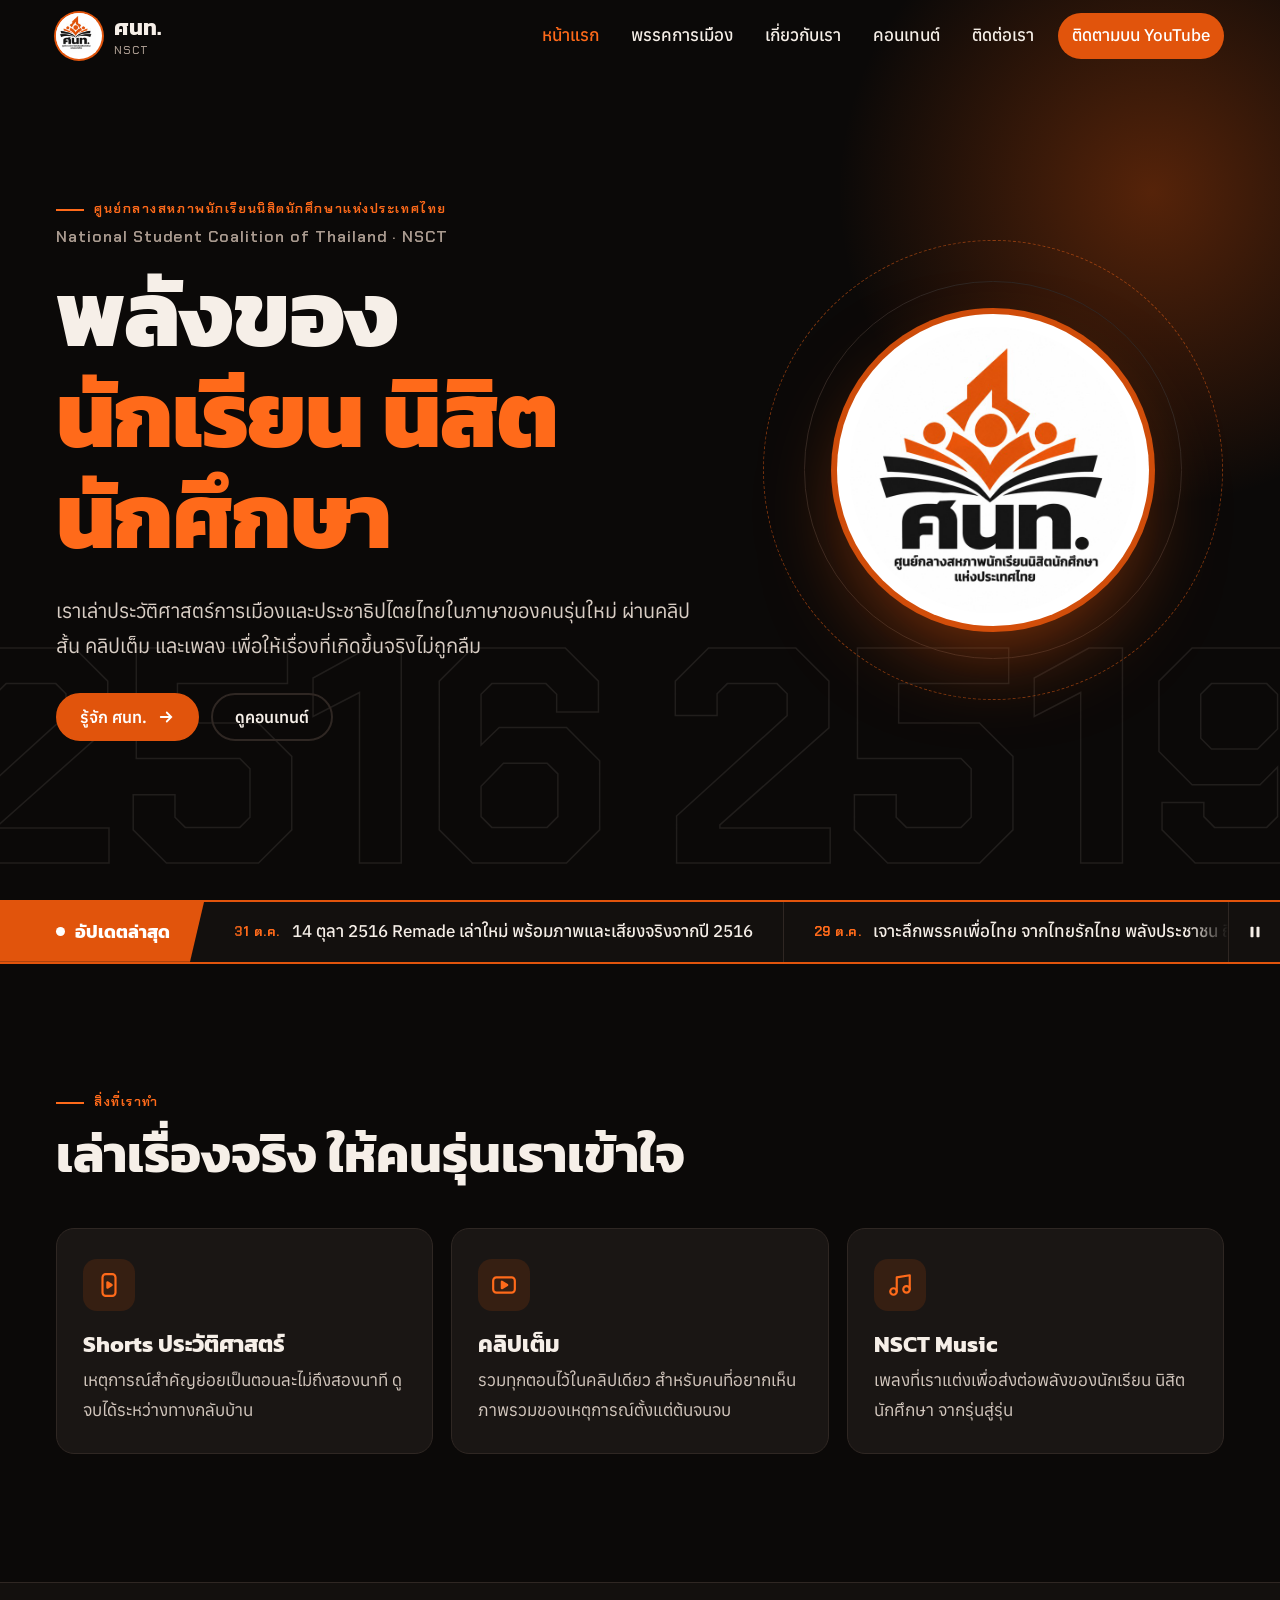
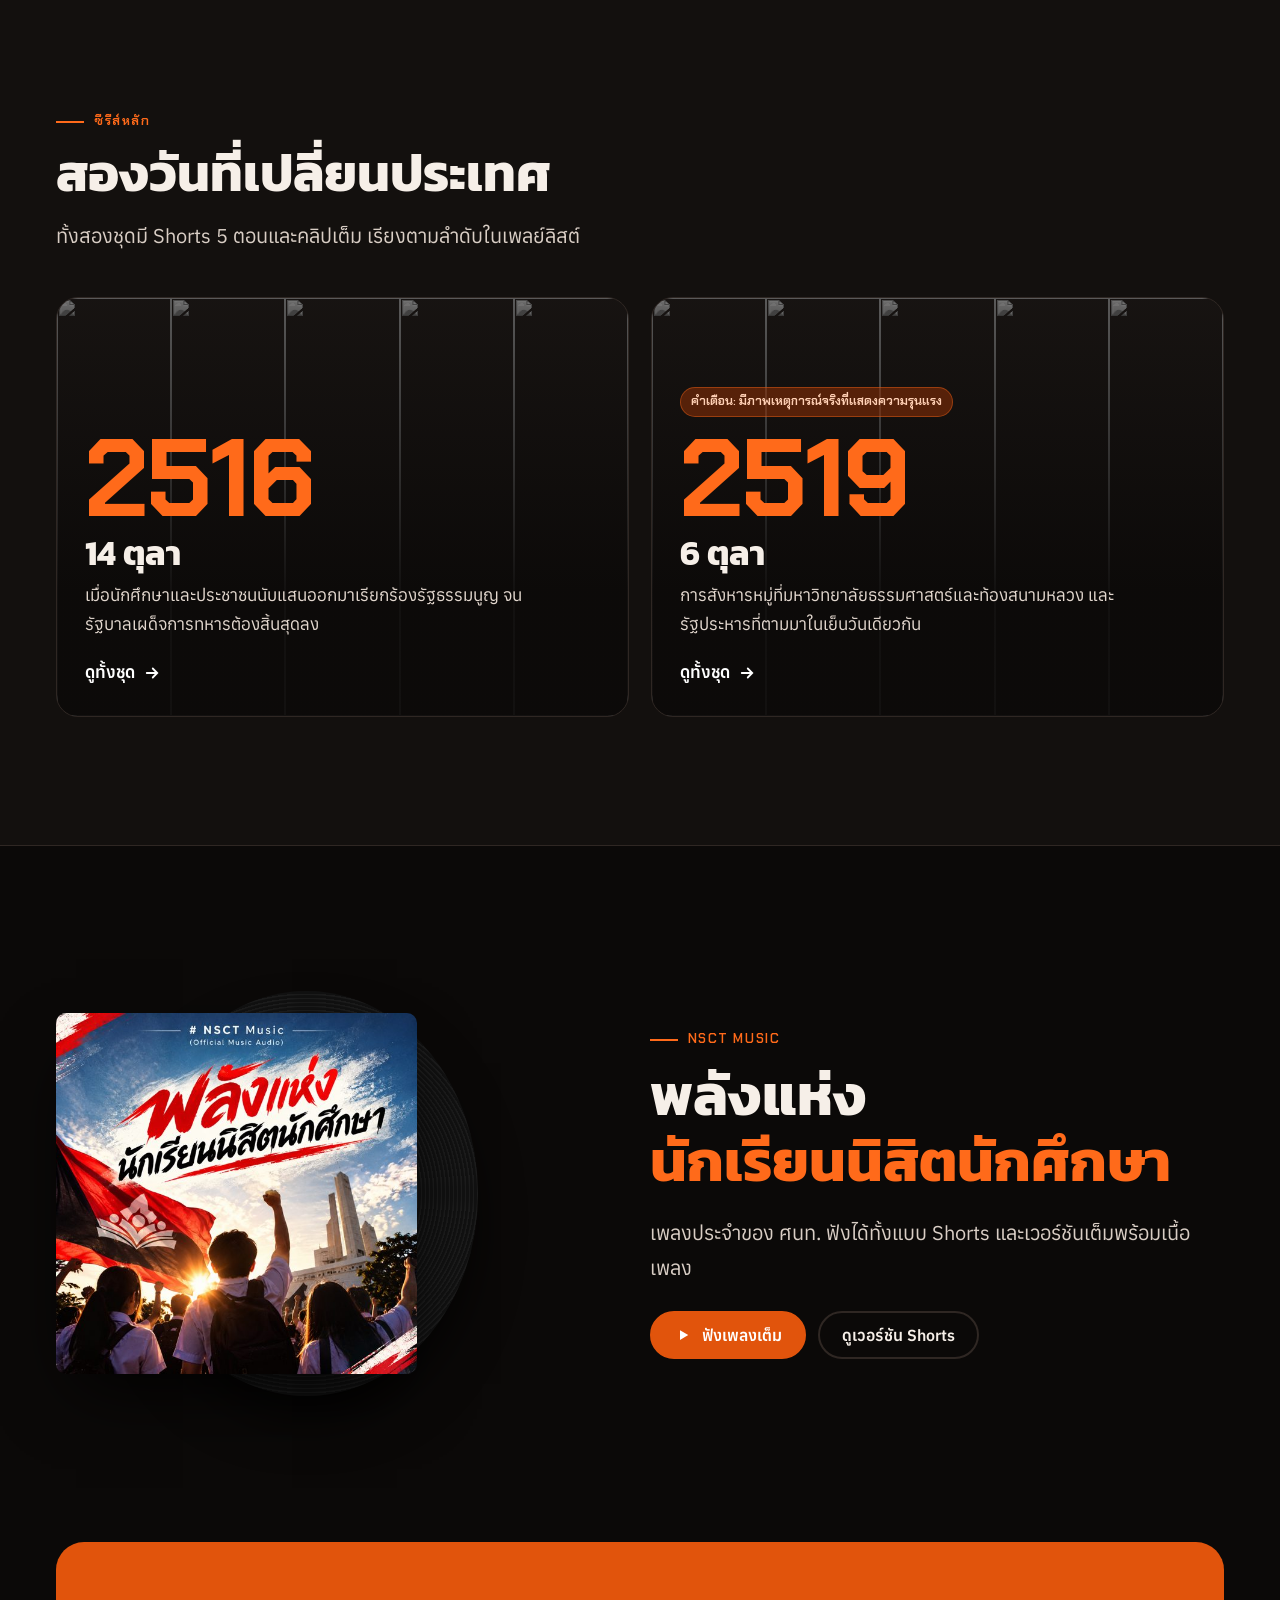
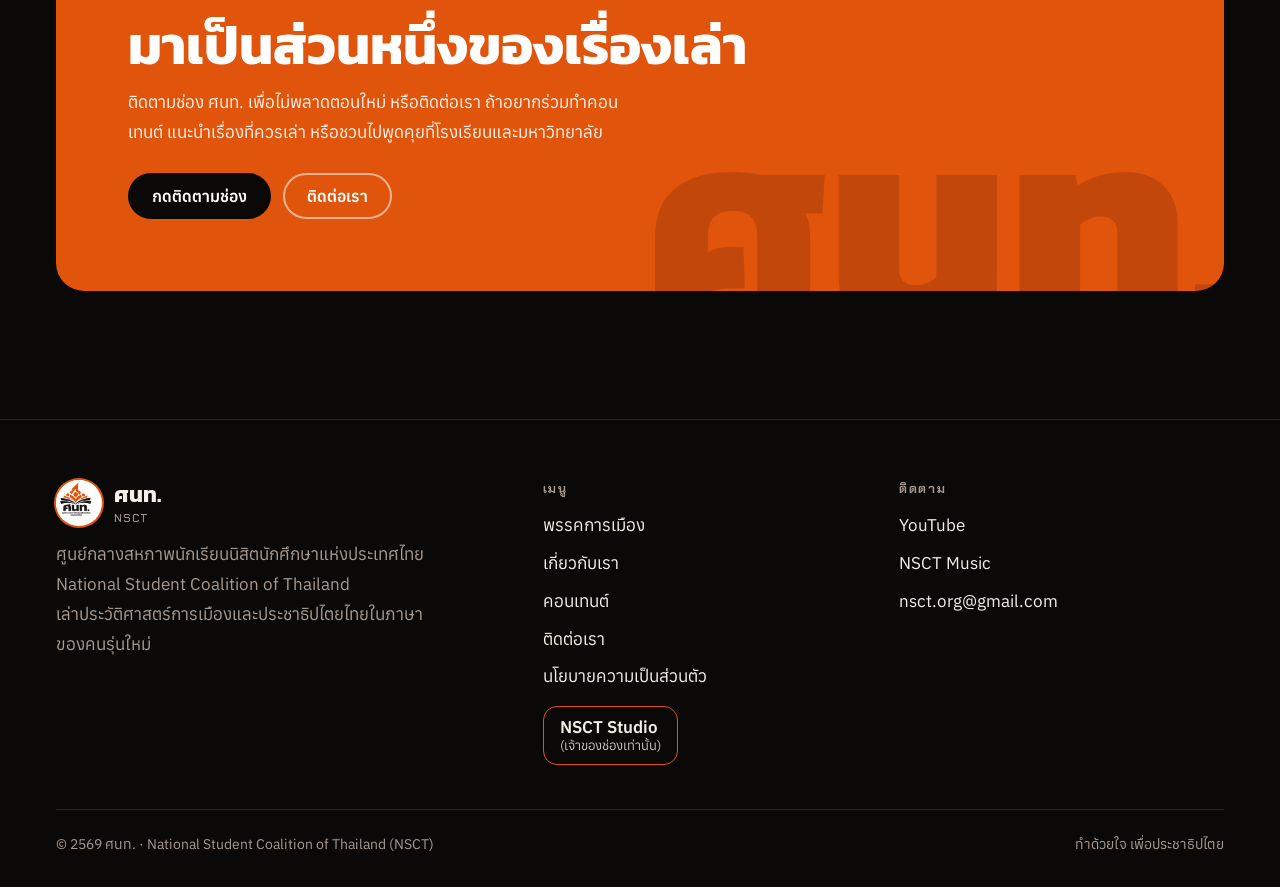
==== index.html @ c4165174 "เพิ่มหน้าพรรคการเมือง Co-Authored-By: Claude Opus 5.5 <noreply@anthropic.com>" ====
<!doctype html>
<html lang="th">
<head>
<meta charset="utf-8">
<meta name="viewport" content="width=device-width, initial-scale=1, viewport-fit=cover">
<title>ศนท. - NSCT</title>
<meta name="description" content="ศูนย์กลางสหภาพนักเรียนนิสิตนักศึกษาแห่งประเทศไทย (National Student Coalition of Thailand) เล่าประวัติศาสตร์ 14 ตุลา 2516 และ 6 ตุลา 2519 ผ่าน Shorts คลิปเต็ม และเพลง">
<meta name="theme-color" content="#0b0908">
<meta property="og:title" content="ศนท. - NSCT">
<meta property="og:description" content="ศูนย์กลางสหภาพนักเรียนนิสิตนักศึกษาแห่งประเทศไทย (National Student Coalition of Thailand) เล่าประวัติศาสตร์ 14 ตุลา 2516 และ 6 ตุลา 2519 ผ่าน Shorts คลิปเต็ม และเพลง">
<meta property="og:image" content="https://nsct-org.github.io/assets/og.jpg">
<meta property="og:type" content="website">
<link rel="icon" href="assets/emblem-dark.png">
<link rel="apple-touch-icon" href="assets/apple-touch-icon.png">
<link rel="preconnect" href="https://fonts.googleapis.com">
<link rel="preconnect" href="https://fonts.gstatic.com" crossorigin>
<link rel="stylesheet" href="https://fonts.googleapis.com/css2?family=Anuphan:wght@400;500;600&family=Chakra+Petch:wght@500;600;700&family=Kanit:wght@600;700;800&display=swap">
<link rel="stylesheet" href="style.css">
<script src="site.js" defer></script>
</head>
<body>
<a class="skip" href="#main">ข้ามไปเนื้อหา</a>
<div class="intro" aria-hidden="true"><div class="mark"><div class="badge"><img src="assets/emblem-original.jpg" alt=""></div></div><div class="panel"><div class="mark"><div class="badge"><img src="assets/emblem-white.png" alt=""></div></div></div></div>
<div class="curtain" aria-hidden="true"><b>ศนท.</b></div>
<header class="site-header">
  <div class="wrap bar">
    <a class="brand" href="./" aria-label="ศนท. หน้าแรก">
      <span class="badge-sm"><img src="assets/emblem-badge.jpg" alt="" width="44" height="44"></span>
      <div><b>ศนท.</b><span>NSCT</span></div>
    </a>
    <button class="menu-btn" type="button" aria-label="เมนู" aria-expanded="false" aria-controls="nav"><span></span><span></span><span></span></button>
    <nav class="nav" id="nav" aria-label="เมนูหลัก">
      <a href="./" aria-current="page">หน้าแรก</a>
      <!-- <a href="news">ข่าว</a> (เปิดเมื่อหน้าข่าวพร้อม) -->
      <a href="parties">พรรคการเมือง</a>
      <a href="about">เกี่ยวกับเรา</a>
      <a href="content">คอนเทนต์</a>
      <a href="contact">ติดต่อเรา</a>
      <a class="cta" href="https://www.youtube.com/channel/UCBhQ84tXMB9-YaUmZKiK6jA" target="_blank" rel="noopener">ติดตามบน YouTube</a>
    </nav>
  </div>
</header>

<main id="main">
<section class="hero">
  <div class="years" aria-hidden="true"><span>2516</span><span>2519</span></div>
  <div class="wrap hero-grid">
    <div>
      <span class="eyebrow fade">ศูนย์กลางสหภาพนักเรียนนิสิตนักศึกษาแห่งประเทศไทย</span>
      <span class="en-name fade" lang="en">National Student Coalition of Thailand · NSCT</span>
      <h1>
        <span class="line"><span>พลังของ</span></span>
        <span class="line"><span class="hot">นักเรียน นิสิต</span></span>
        <span class="line"><span class="hot">นักศึกษา</span></span>
      </h1>
      <p class="lede fade">เราเล่าประวัติศาสตร์การเมืองและประชาธิปไตยไทยในภาษาของคนรุ่นใหม่ ผ่านคลิปสั้น คลิปเต็ม และเพลง เพื่อให้เรื่องที่เกิดขึ้นจริงไม่ถูกลืม</p>
      <div class="btns fade">
        <a class="btn" href="about">รู้จัก ศนท. <svg viewBox="0 0 24 24" fill="none" stroke="currentColor" stroke-width="2.4" stroke-linecap="round" aria-hidden="true"><path d="M5 12h14M13 6l6 6-6 6"/></svg></a>
        <a class="btn ghost" href="content">ดูคอนเทนต์</a>
      </div>
    </div>
    <div class="emblem-stage" aria-hidden="true">
      <div class="ring"></div><div class="ring r2"></div><div class="disc"></div>
      <img src="assets/emblem-original.jpg" alt="">
    </div>
  </div>
</section>

<section class="ticker" aria-label="อัปเดตล่าสุด">
  <div class="ticker-label"><i aria-hidden="true"></i>อัปเดตล่าสุด</div>
  <div class="ticker-view">
    <ul class="ticker-track">
      <li><time>31 ต.ค.</time><a href="https://www.youtube.com/watch?v=RJQ4af-WJ0w" target="_blank" rel="noopener">14 ตุลา 2516 Remade เล่าใหม่ พร้อมภาพและเสียงจริงจากปี 2516</a></li>
      <li><time>29 ต.ค.</time><a href="https://www.youtube.com/watch?v=HLm4JtDF5eY" target="_blank" rel="noopener">เจาะลึกพรรคเพื่อไทย จากไทยรักไทย พลังประชาชน ถึงเพื่อไทย</a></li>
      <li><time>28 ต.ค.</time><a href="https://www.youtube.com/watch?v=UGuXr5n3owY" target="_blank" rel="noopener">เจาะลึกพรรคประชาชน จากอนาคตใหม่ ก้าวไกล ถึงพรรคประชาชน</a></li>
      <li><time>17 ต.ค.</time><a href="https://www.youtube.com/playlist?list=PLSsvtX7GmfA8" target="_blank" rel="noopener">ซีรีส์ 6 ตุลา 2519 ครบทั้ง 5 ตอนแล้ว พร้อมคลิปเต็ม</a></li>
      <li><time>15 ต.ค.</time><a href="https://www.youtube.com/playlist?list=PLM0Q34zogMUI" target="_blank" rel="noopener">ซีรีส์ 14 ตุลา 2516 ลงครบ 5 ตอน ดูต่อกันได้ในเพลย์ลิสต์</a></li>
      <li><time>15 ต.ค.</time><a href="https://www.youtube.com/playlist?list=PLUQLa3VCWaps" target="_blank" rel="noopener">การเดินทางของ ศนท. ที่มาและแรงบันดาลใจของช่อง</a></li>
      <li><time>14 ต.ค.</time><a href="https://www.youtube.com/watch?v=bYtgoJgnEew" target="_blank" rel="noopener">ปล่อยเพลง "พลังแห่งนักเรียนนิสิตนักศึกษา" ฟังเวอร์ชันเต็มได้แล้ว</a></li>
      <li><time>14 ต.ค.</time><a href="https://www.youtube.com/watch?v=Ac-6oH6XU9M" target="_blank" rel="noopener">เปิดช่อง ศนท. - NSCT ในวันครบรอบ 53 ปี 14 ตุลา ดูคลิปแนะนำช่อง</a></li>
    </ul>
  </div>
  <button class="ticker-toggle" type="button" aria-pressed="false" aria-label="หยุดแถบข่าว"><svg viewBox="0 0 24 24" fill="currentColor" aria-hidden="true"><rect class="i-pause" x="6" y="5" width="4" height="14" rx="1"/><rect class="i-pause" x="14" y="5" width="4" height="14" rx="1"/><path class="i-play" d="M8 5.5v13l11-6.5z"/></svg></button>
</section>

<section class="section">
  <div class="wrap">
    <div class="section-head reveal">
      <div>
        <span class="eyebrow">สิ่งที่เราทำ</span>
        <h2 class="section-title">เล่าเรื่องจริง ให้คนรุ่นเราเข้าใจ</h2>
      </div>
    </div>
    <div class="pillars">
      <article class="pillar reveal">
        <div class="ico"><svg viewBox="0 0 24 24" fill="none" stroke="currentColor" stroke-width="2" stroke-linecap="round" stroke-linejoin="round"><rect x="6" y="2" width="12" height="20" rx="3"/><path d="M10.5 9.5v5l4-2.5z" fill="currentColor"/></svg></div>
        <h3>Shorts ประวัติศาสตร์</h3>
        <p>เหตุการณ์สำคัญย่อยเป็นตอนละไม่ถึงสองนาที ดูจบได้ระหว่างทางกลับบ้าน</p>
      </article>
      <article class="pillar reveal" style="--d:.1s">
        <div class="ico"><svg viewBox="0 0 24 24" fill="none" stroke="currentColor" stroke-width="2" stroke-linecap="round" stroke-linejoin="round"><rect x="2" y="5" width="20" height="14" rx="3"/><path d="M10 9v6l5-3z" fill="currentColor"/></svg></div>
        <h3>คลิปเต็ม</h3>
        <p>รวมทุกตอนไว้ในคลิปเดียว สำหรับคนที่อยากเห็นภาพรวมของเหตุการณ์ตั้งแต่ต้นจนจบ</p>
      </article>
      <article class="pillar reveal" style="--d:.2s">
        <div class="ico"><svg viewBox="0 0 24 24" fill="none" stroke="currentColor" stroke-width="2" stroke-linecap="round" stroke-linejoin="round"><path d="M9 18V5l12-2v13"/><circle cx="6" cy="18" r="3"/><circle cx="18" cy="16" r="3"/></svg></div>
        <h3>NSCT Music</h3>
        <p>เพลงที่เราแต่งเพื่อส่งต่อพลังของนักเรียน นิสิต นักศึกษา จากรุ่นสู่รุ่น</p>
      </article>
    </div>
  </div>
</section>

<section class="section alt">
  <div class="wrap">
    <div class="section-head reveal">
      <div>
        <span class="eyebrow">ซีรีส์หลัก</span>
        <h2 class="section-title">สองวันที่เปลี่ยนประเทศ</h2>
        <p class="lede">ทั้งสองชุดมี Shorts 5 ตอนและคลิปเต็ม เรียงตามลำดับในเพลย์ลิสต์</p>
      </div>
    </div>
    <div class="series">
      <a class="serie reveal" href="https://www.youtube.com/playlist?list=PLM0Q34zogMUI" target="_blank" rel="noopener">
        <div class="mosaic" aria-hidden="true">
          <img src="https://i.ytimg.com/vi/kTdTZMCqKrQ/hqdefault.jpg" alt="" loading="lazy"><img src="https://i.ytimg.com/vi/maBpn3niTOU/hqdefault.jpg" alt="" loading="lazy"><img src="https://i.ytimg.com/vi/nqs1ovaXjLw/hqdefault.jpg" alt="" loading="lazy"><img src="https://i.ytimg.com/vi/CzBMKKsJKZo/hqdefault.jpg" alt="" loading="lazy"><img src="https://i.ytimg.com/vi/0x3liVNLpFE/hqdefault.jpg" alt="" loading="lazy">
        </div>
        <div class="body">
          <div class="year">2516</div>
          <h3>14 ตุลา</h3>
          <p>เมื่อนักศึกษาและประชาชนนับแสนออกมาเรียกร้องรัฐธรรมนูญ จนรัฐบาลเผด็จการทหารต้องสิ้นสุดลง</p>
          <span class="go">ดูทั้งชุด <svg viewBox="0 0 24 24" fill="none" stroke="currentColor" stroke-width="2.4" stroke-linecap="round"><path d="M5 12h14M13 6l6 6-6 6"/></svg></span>
        </div>
      </a>
      <a class="serie reveal" style="--d:.12s" href="https://www.youtube.com/playlist?list=PLSsvtX7GmfA8" target="_blank" rel="noopener">
        <div class="mosaic" aria-hidden="true">
          <img src="https://i.ytimg.com/vi/dC3Np8gNjWE/hqdefault.jpg" alt="" loading="lazy"><img src="https://i.ytimg.com/vi/4NeYEp44k_E/hqdefault.jpg" alt="" loading="lazy"><img src="https://i.ytimg.com/vi/ZMcVtcn0ljA/hqdefault.jpg" alt="" loading="lazy"><img src="https://i.ytimg.com/vi/zAsu47CfcMw/hqdefault.jpg" alt="" loading="lazy"><img src="https://i.ytimg.com/vi/NjCvB9gyLO4/hqdefault.jpg" alt="" loading="lazy">
        </div>
        <div class="body">
          <span class="warn">คำเตือน: มีภาพเหตุการณ์จริงที่แสดงความรุนแรง</span>
          <div class="year">2519</div>
          <h3>6 ตุลา</h3>
          <p>การสังหารหมู่ที่มหาวิทยาลัยธรรมศาสตร์และท้องสนามหลวง และรัฐประหารที่ตามมาในเย็นวันเดียวกัน</p>
          <span class="go">ดูทั้งชุด <svg viewBox="0 0 24 24" fill="none" stroke="currentColor" stroke-width="2.4" stroke-linecap="round"><path d="M5 12h14M13 6l6 6-6 6"/></svg></span>
        </div>
      </a>
    </div>
  </div>
</section>

<section class="section">
  <div class="wrap music">
    <div class="record reveal">
      <div class="vinyl" aria-hidden="true"></div>
      <img src="assets/music-cover.jpg" alt="ปกเพลง พลังแห่งนักเรียนนิสิตนักศึกษา" width="600" height="600" loading="lazy">
    </div>
    <div class="reveal" style="--d:.1s">
      <span class="eyebrow">NSCT Music</span>
      <h2>พลังแห่ง<br><span class="hot">นักเรียนนิสิตนักศึกษา</span></h2>
      <p class="lede">เพลงประจำของ ศนท. ฟังได้ทั้งแบบ Shorts และเวอร์ชันเต็มพร้อมเนื้อเพลง</p>
      <div class="btns" style="margin-top:26px">
        <a class="btn" href="https://www.youtube.com/watch?v=bYtgoJgnEew" target="_blank" rel="noopener"><svg viewBox="0 0 24 24" fill="currentColor" aria-hidden="true"><path d="M8 5.5v13l11-6.5z"/></svg> ฟังเพลงเต็ม</a>
        <a class="btn ghost" href="https://www.youtube.com/shorts/UhycxTyppy8" target="_blank" rel="noopener">ดูเวอร์ชัน Shorts</a>
      </div>
    </div>
  </div>
</section>

<section class="section" style="padding-top:0">
  <div class="wrap">
    <div class="cta-band reveal">
      <h2>มาเป็นส่วนหนึ่งของเรื่องเล่า</h2>
      <p>ติดตามช่อง ศนท. เพื่อไม่พลาดตอนใหม่ หรือติดต่อเรา ถ้าอยากร่วมทำคอนเทนต์ แนะนำเรื่องที่ควรเล่า หรือชวนไปพูดคุยที่โรงเรียนและมหาวิทยาลัย</p>
      <div class="btns">
        <a class="btn" href="https://www.youtube.com/channel/UCBhQ84tXMB9-YaUmZKiK6jA?sub_confirmation=1" target="_blank" rel="noopener">กดติดตามช่อง</a>
        <a class="btn ghost" href="contact">ติดต่อเรา</a>
      </div>
    </div>
  </div>
</section>
</main>

<footer class="site-footer">
  <div class="wrap">
    <div class="foot-grid">
      <div>
        <a class="brand" href="./"><span class="badge-sm"><img src="assets/emblem-badge.jpg" alt="" width="44" height="44"></span><div><b>ศนท.</b><span>NSCT</span></div></a>
        <p class="muted" style="margin-top:14px;max-width:38ch">ศูนย์กลางสหภาพนักเรียนนิสิตนักศึกษาแห่งประเทศไทย<br><span lang="en">National Student Coalition of Thailand</span><br>เล่าประวัติศาสตร์การเมืองและประชาธิปไตยไทยในภาษาของคนรุ่นใหม่</p>
      </div>
      <div>
        <h4>เมนู</h4>
        <ul>
          <!-- <li><a href="news">ข่าวประจำวัน</a></li> -->
          <li><a href="parties">พรรคการเมือง</a></li>
          <li><a href="about">เกี่ยวกับเรา</a></li>
          <li><a href="content">คอนเทนต์</a></li>
          <li><a href="contact">ติดต่อเรา</a></li>
          <li><a href="privacy">นโยบายความเป็นส่วนตัว</a></li>
          <li><a class="studio-btn" href="https://nsct-studio.nsct-org.workers.dev/" target="_blank" rel="noopener">NSCT Studio <small>(เจ้าของช่องเท่านั้น)</small></a></li>
        </ul>
      </div>
      <div>
        <h4>ติดตาม</h4>
        <ul>
          <li><a href="https://www.youtube.com/channel/UCBhQ84tXMB9-YaUmZKiK6jA" target="_blank" rel="noopener">YouTube</a></li>
          <li><a href="https://www.youtube.com/playlist?list=PLZ_5bGJRwCBQ" target="_blank" rel="noopener">NSCT Music</a></li>
          <li><a href="mailto:nsct.org@gmail.com">nsct.org@gmail.com</a></li>
        </ul>
      </div>
    </div>
    <div class="fine"><span>© <span data-year>2569</span> ศนท. · National Student Coalition of Thailand (NSCT)</span><span>ทำด้วยใจ เพื่อประชาธิปไตย</span></div>
  </div>
</footer>
</body>
</html>
---- style.css ----
/* ศนท. - NSCT
   Layout: protest-poster dark. Fixed header over a full-bleed hero with giant outlined years,
   an orange marquee band, then alternating dark sections. Orange is the only accent. */
:root {
  --ink: #0b0908;
  --ink-2: #13100e;
  --panel: #1a1614;
  --line: #2f2723;
  --fg: #f6efe8;
  --muted: #a99a8f;
  --orange: #e1540c;
  --orange-hot: #ff6a1a;
  --orange-deep: #8f3006;
  --font-display: "Kanit", "Anuphan", system-ui, sans-serif;
  --font-body: "Anuphan", "Noto Sans Thai", system-ui, sans-serif;
  --font-label: "Chakra Petch", "Anuphan", system-ui, sans-serif;
  --gutter: clamp(16px, 5vw, 56px);
  --max: 1280px;
  --ease: cubic-bezier(.2, .8, .2, 1);
  color-scheme: dark;
}
* { box-sizing: border-box; }
html { scroll-behavior: smooth; }
html, body { margin: 0; }
body { background: var(--ink); color: var(--fg); font: 17px/1.75 var(--font-body); overflow-x: hidden; }
img { max-width: 100%; height: auto; display: block; }
a { color: var(--orange-hot); }
:focus-visible { outline: 2px solid var(--orange-hot); outline-offset: 3px; }
.wrap { max-width: var(--max); margin-inline: auto; padding-inline: var(--gutter); }
.skip { position: absolute; left: -999px; top: 8px; background: var(--orange); color: #fff; padding: 8px 14px; border-radius: 6px; z-index: 100; }
.skip:focus { left: 8px; }

/* type */
h1, h2, h3 { font-family: var(--font-display); font-weight: 700; text-wrap: balance; margin: 0; line-height: 1.15; }
.eyebrow { font: 600 13px/1.6 var(--font-label); letter-spacing: .12em; text-transform: uppercase; color: var(--orange-hot); display: block; overflow-wrap: anywhere; }
.eyebrow::before { content: ""; display: inline-block; vertical-align: middle; width: 28px; height: 2px; background: currentColor; margin-right: 10px; }
.en-name { display: block; margin-top: 6px; font: 600 clamp(14px, 1.4vw, 16px)/1.4 var(--font-label); letter-spacing: .06em; color: var(--muted); }
.page-hero .en-name { margin: -6px 0 14px; }
.section-title { font-size: clamp(30px, 4.6vw, 52px); margin-top: 12px; }
.lede { font-size: clamp(17px, 1.6vw, 20px); color: #d9cec5; max-width: 60ch; }
.muted { color: var(--muted); }
.hot { color: var(--orange-hot); }

/* buttons */
.btns { display: flex; gap: 12px; flex-wrap: wrap; }
.btn {
  --b: var(--orange);
  display: inline-flex; align-items: center; gap: 10px; padding: 13px 22px; border-radius: 999px;
  background: var(--b); color: #fff; font: 600 16px/1 var(--font-body); text-decoration: none; border: 2px solid var(--b);
  transition: transform .25s var(--ease), background .25s, box-shadow .25s; cursor: pointer;
}
.btn:hover { background: var(--orange-hot); border-color: var(--orange-hot); transform: translateY(-2px); box-shadow: 0 10px 30px -10px rgba(255, 106, 26, .7); }
.btn.ghost { background: transparent; color: var(--fg); border-color: var(--line); }
.btn.ghost:hover { border-color: var(--orange-hot); color: #fff; background: transparent; }
.btn svg { width: 18px; height: 18px; flex: none; }

/* header */
.site-header {
  position: fixed; inset: 0 0 auto 0; z-index: 50; padding-top: env(safe-area-inset-top, 0px);
  transition: background .3s, border-color .3s, backdrop-filter .3s; border-bottom: 1px solid transparent;
}
.site-header.solid { background: rgba(11, 9, 8, .82); backdrop-filter: blur(12px); border-color: var(--line); }
.site-header .bar { max-width: none; padding-inline: max(var(--gutter), 4vw); }
.site-header .bar { display: flex; align-items: center; justify-content: space-between; gap: 16px; height: 72px; }
.brand { display: flex; align-items: center; gap: 12px; text-decoration: none; color: var(--fg); }
.badge-sm { width: 46px; height: 46px; flex: none; border-radius: 50%; background: #fff; box-shadow: 0 0 0 2px var(--orange); display: grid; place-items: center; overflow: hidden; }
.badge-sm img { width: 86%; height: auto; }
.brand b { font: 700 22px/1 var(--font-display); }
.brand span { display: block; font: 500 11px/1.2 var(--font-label); color: var(--muted); letter-spacing: .08em; }
.nav { display: flex; gap: 4px; align-items: center; }
.nav a { color: var(--fg); text-decoration: none; font-weight: 500; padding: 8px 14px; border-radius: 999px; transition: background .2s, color .2s; }
.nav a:hover { background: var(--panel); }
.nav a[aria-current="page"] { color: var(--orange-hot); }
.nav a.cta { background: var(--orange); color: #fff; margin-left: 6px; }
.nav a.cta:hover { background: var(--orange-hot); }
.menu-btn { display: none; background: none; border: 1px solid var(--line); color: var(--fg); border-radius: 10px; width: 44px; height: 44px; cursor: pointer; }
.menu-btn span { display: block; width: 18px; height: 2px; background: currentColor; margin: 4px auto; transition: transform .3s; }
@media (max-width: 860px) {
  .menu-btn { display: block; }
  .nav {
    position: fixed; inset: 72px 0 auto 0; flex-direction: column; align-items: stretch; gap: 0;
    background: var(--ink); border-bottom: 1px solid var(--line); padding: 8px var(--gutter) 20px;
    transform: translateY(-120%); transition: transform .4s var(--ease); z-index: -1;
  }
  .nav.open { transform: none; }
  .nav a { padding: 14px 4px; border-radius: 0; border-bottom: 1px solid var(--line); font-size: 18px; }
  .nav a.cta { margin: 14px 0 0; text-align: center; border-radius: 999px; border: 0; }
  .menu-btn[aria-expanded="true"] span:nth-child(1) { transform: translateY(6px) rotate(45deg); }
  .menu-btn[aria-expanded="true"] span:nth-child(2) { opacity: 0; }
  .menu-btn[aria-expanded="true"] span:nth-child(3) { transform: translateY(-6px) rotate(-45deg); }
}

/* hero (home) */
.hero { position: relative; min-height: min(100svh, 920px); display: grid; align-items: center; padding: 120px 0 80px; overflow: hidden; isolation: isolate; }
.hero::before { /* orange glow */
  content: ""; position: absolute; width: 70vmax; height: 70vmax; right: -25vmax; top: -20vmax; z-index: -2;
  background: radial-gradient(closest-side, rgba(225, 84, 12, .35), transparent 70%);
}
.hero .years {
  position: absolute; inset: auto 0 2vh 0; z-index: -1; display: flex; justify-content: center; gap: 4vw; pointer-events: none;
  font: 800 clamp(120px, 24vw, 340px)/.8 var(--font-label); color: transparent; -webkit-text-stroke: 1.5px rgba(246, 239, 232, .09); user-select: none;
}
.hero-grid { display: grid; grid-template-columns: minmax(0, 1.25fr) minmax(0, .9fr); gap: clamp(24px, 5vw, 72px); align-items: center; }
.hero h1 { font-size: clamp(40px, 7.2vw, 96px); font-weight: 800; line-height: 1.02; letter-spacing: -.01em; margin: 18px 0 22px; }
.hero h1 .line { display: block; overflow: hidden; padding-bottom: .08em; }
.hero h1 .line > span { display: inline-block; }
.hero .lede { margin-bottom: 30px; }
.emblem-stage { position: relative; aspect-ratio: 1; max-width: 460px; justify-self: center; width: 100%; display: grid; place-items: center; }
.emblem-stage .ring { position: absolute; inset: 0; border-radius: 50%; border: 1px dashed rgba(255, 106, 26, .45); animation: spin 40s linear infinite; }
.emblem-stage .ring.r2 { inset: 9%; border-style: solid; border-color: var(--line); animation-duration: 60s; animation-direction: reverse; }
.emblem-stage .disc { position: absolute; inset: 16%; border-radius: 50%; background: #fff; box-shadow: 0 0 0 6px rgba(225, 84, 12, .9), 0 40px 90px -20px rgba(225, 84, 12, .6); }
.emblem-stage img { position: relative; width: 62%; border-radius: 50%; animation: float 6s ease-in-out infinite; }
@keyframes spin { to { transform: rotate(360deg); } }
@keyframes float { 50% { transform: translateY(-10px); } }
@media (max-width: 860px) {
  .hero { padding-top: 104px; }
  .hero-grid { grid-template-columns: 1fr; }
  .emblem-stage { max-width: 300px; order: -1; }
}

/* page hero (inner pages) */
.page-hero { position: relative; padding: 150px 0 70px; overflow: hidden; border-bottom: 1px solid var(--line); isolation: isolate; }
.page-hero::before { content: ""; position: absolute; width: 60vmax; height: 60vmax; left: 50%; top: -35vmax; z-index: -1; background: radial-gradient(closest-side, rgba(225, 84, 12, .28), transparent 70%); }
.page-hero > .wrap { width: 100%; }
.page-hero h1 { font-size: clamp(40px, 7vw, 84px); font-weight: 800; margin: 14px 0 16px; }
.page-hero .ghost-word { position: absolute; right: -2vw; bottom: -.18em; z-index: -1; font: 800 clamp(90px, 18vw, 240px)/1 var(--font-label); color: transparent; -webkit-text-stroke: 1.5px rgba(246, 239, 232, .07); pointer-events: none; }

/* news ticker */
.ticker { display: flex; align-items: stretch; background: var(--ink-2); border-block: 2px solid var(--orange); position: relative; z-index: 2; }
.ticker-label {
  flex: none; display: flex; align-items: center; gap: 10px; padding: 0 22px 0 var(--gutter);
  background: var(--orange); color: #fff; font: 700 clamp(15px, 1.6vw, 18px)/1 var(--font-display); white-space: nowrap;
  clip-path: polygon(0 0, 100% 0, calc(100% - 14px) 100%, 0 100%); padding-right: 34px;
}
.ticker-label i { width: 9px; height: 9px; border-radius: 50%; background: #fff; box-shadow: 0 0 0 0 rgba(255, 255, 255, .7); animation: pulse 1.6s infinite; }
@keyframes pulse { 70% { box-shadow: 0 0 0 9px rgba(255, 255, 255, 0); } 100% { box-shadow: 0 0 0 0 rgba(255, 255, 255, 0); } }
.ticker-view { flex: 1; min-width: 0; overflow: hidden; mask-image: linear-gradient(90deg, transparent, #000 40px, #000 calc(100% - 40px), transparent); }
.ticker-track { display: flex; width: max-content; margin: 0; padding: 0; list-style: none; animation: ticker 40s linear infinite; }
.ticker:hover .ticker-track, .ticker:focus-within .ticker-track, .ticker.paused .ticker-track { animation-play-state: paused; }
.ticker-toggle { flex: none; width: 52px; border: 0; border-left: 1px solid var(--line); background: var(--ink-2); color: var(--fg); cursor: pointer; display: grid; place-items: center; }
.ticker-toggle:hover { color: var(--orange-hot); }
.ticker-toggle svg { width: 18px; height: 18px; }
.ticker-toggle .i-play, .ticker.paused .ticker-toggle .i-pause { display: none; }
.ticker.paused .ticker-toggle .i-play { display: inline; }
.ticker-track li { display: flex; align-items: center; gap: 12px; padding: 15px 30px; white-space: nowrap; border-right: 1px solid var(--line); }
.ticker-track time { font: 700 13px/1 var(--font-label); color: var(--orange-hot); letter-spacing: .04em; }
.ticker-track a { color: var(--fg); text-decoration: none; font-weight: 500; font-size: clamp(15px, 1.5vw, 17px); }
.ticker-track a:hover { color: var(--orange-hot); text-decoration: underline; }
@keyframes ticker { to { transform: translateX(-50%); } }

/* sections */
.section { padding: clamp(72px, 10vw, 130px) 0; }
.section.alt { background: var(--ink-2); border-block: 1px solid var(--line); }
.section-head { display: flex; justify-content: space-between; align-items: end; gap: 24px; flex-wrap: wrap; margin-bottom: 44px; }
.section-head .lede { margin: 14px 0 0; }

/* what we do */
.pillars { display: grid; grid-template-columns: repeat(3, minmax(0, 1fr)); gap: 18px; }
@media (max-width: 860px) { .pillars { grid-template-columns: 1fr; } }
.pillar { position: relative; padding: 30px 26px 28px; background: var(--panel); border: 1px solid var(--line); border-radius: 18px; overflow: hidden; transition: transform .35s var(--ease), border-color .35s; }
.pillar:hover { transform: translateY(-6px); border-color: rgba(255, 106, 26, .55); }
.pillar .ico { width: 52px; height: 52px; border-radius: 14px; background: rgba(225, 84, 12, .14); color: var(--orange-hot); display: grid; place-items: center; margin-bottom: 20px; }
.pillar .ico svg { width: 26px; height: 26px; }
.pillar h3 { font-size: 23px; margin-bottom: 8px; }
.pillar p { margin: 0; color: #d4c8bf; }
.pillar::after { content: ""; position: absolute; left: 0; bottom: 0; height: 3px; width: 0; background: var(--orange); transition: width .5s var(--ease); }
.pillar:hover::after { width: 100%; }

/* series */
.series { display: grid; grid-template-columns: repeat(2, minmax(0, 1fr)); gap: 22px; }
@media (max-width: 860px) { .series { grid-template-columns: 1fr; } }
.serie { position: relative; border-radius: 22px; overflow: hidden; background: var(--panel); border: 1px solid var(--line); display: grid; text-decoration: none; color: var(--fg); min-height: 420px; isolation: isolate; }
.serie .mosaic { position: absolute; inset: 0; display: grid; grid-template-columns: repeat(5, minmax(0, 1fr)); grid-template-rows: 100%; z-index: -2; }
.serie .mosaic img { width: 100%; height: 100%; min-height: 0; object-fit: cover; object-position: center 60%; filter: grayscale(1) contrast(1.1) brightness(.55); transition: filter .6s, transform .8s var(--ease); }
.serie:hover .mosaic img { filter: grayscale(.2) brightness(.6); transform: scale(1.06); }
.serie::before { content: ""; position: absolute; inset: 0; z-index: -1; background: linear-gradient(180deg, rgba(11, 9, 8, .2), rgba(11, 9, 8, .92) 70%); }
.serie .body { align-self: end; padding: 28px; }
.serie .year { font: 800 clamp(64px, 9vw, 110px)/.9 var(--font-label); color: var(--orange-hot); letter-spacing: -.02em; }
.serie h3 { font-size: clamp(26px, 3vw, 34px); margin: 6px 0 8px; }
.serie p { margin: 0 0 18px; color: #e3d8cf; max-width: 46ch; }
.serie .go { display: inline-flex; gap: 8px; align-items: center; font-weight: 600; color: #fff; }
.serie .go svg { width: 18px; height: 18px; transition: transform .3s var(--ease); }
.serie:hover .go svg { transform: translateX(6px); }
.warn { display: inline-flex; gap: 8px; align-items: center; font: 600 12.5px/1.4 var(--font-label); color: #ffd0b5; background: rgba(143, 48, 6, .55); border: 1px solid rgba(255, 106, 26, .4); padding: 5px 10px; border-radius: 999px; margin-bottom: 12px; }

/* music */
.music { display: grid; grid-template-columns: minmax(0, .9fr) minmax(0, 1fr); gap: clamp(28px, 6vw, 80px); align-items: center; }
@media (max-width: 860px) { .music { grid-template-columns: 1fr; } }
.record { position: relative; max-width: 440px; width: 100%; aspect-ratio: 1; }
.record .vinyl {
  position: absolute; inset: 4%; border-radius: 50%; left: 18%;
  background: repeating-radial-gradient(circle, #111 0 2px, #1c1c1c 3px 4px); box-shadow: 0 30px 60px -20px #000;
  transition: left .8s var(--ease); animation: spin 6s linear infinite paused;
}
.record .vinyl::after { content: ""; position: absolute; inset: 36%; border-radius: 50%; background: var(--orange); box-shadow: inset 0 0 0 10px #c44608; }
.record:hover .vinyl, .record.playing .vinyl { left: 34%; animation-play-state: running; }
.record img { position: relative; width: 82%; aspect-ratio: 1; object-fit: cover; margin-top: 9%; border-radius: 10px; box-shadow: 0 30px 70px -20px rgba(0, 0, 0, .9); }
.music h2 { font-size: clamp(34px, 5vw, 58px); margin: 12px 0 16px; }

/* cta band */
.cta-band { position: relative; overflow: hidden; background: var(--orange); color: #fff; border-radius: 28px; padding: clamp(36px, 6vw, 72px); isolation: isolate; }
.cta-band::after { content: "ศนท."; position: absolute; right: -2%; bottom: -22%; z-index: -1; font: 800 clamp(140px, 22vw, 300px)/1 var(--font-display); color: rgba(0, 0, 0, .14); }
.cta-band h2 { font-size: clamp(30px, 4.6vw, 54px); margin-bottom: 12px; }
.cta-band p { max-width: 52ch; margin: 0 0 26px; color: #fff3ea; }
.cta-band .btn { --b: var(--ink); }
.cta-band .btn:hover { background: #000; border-color: #000; box-shadow: none; }
.cta-band .btn.ghost { color: #fff; border-color: rgba(255, 255, 255, .55); }
.cta-band .btn.ghost:hover { border-color: #fff; }

/* about */
.split { display: grid; grid-template-columns: minmax(0, 1fr) minmax(0, 1fr); gap: clamp(28px, 6vw, 80px); align-items: start; }
@media (max-width: 860px) { .split { grid-template-columns: 1fr; } }
.prose p { margin: 0 0 16px; max-width: 62ch; }
.prose strong { color: var(--orange-hot); font-weight: 600; }
.quote { margin: 28px 0 0; padding: 22px 24px; border-left: 4px solid var(--orange); background: var(--panel); border-radius: 0 14px 14px 0; }
.quote p { font: 600 clamp(19px, 2vw, 23px)/1.55 var(--font-display); margin: 0 0 10px; }
.quote cite { font-style: normal; color: var(--muted); font-size: 14.5px; }
.timeline { position: relative; display: grid; gap: 34px; padding-left: 34px; }
.timeline::before { content: ""; position: absolute; left: 7px; top: 8px; bottom: 8px; width: 2px; background: var(--line); }
.timeline .fill { position: absolute; left: 7px; top: 8px; width: 2px; height: 0; background: var(--orange); transition: height 1.6s var(--ease); }
.timeline.in .fill { height: calc(100% - 16px); }
.tl-item { position: relative; }
.tl-item::before { content: ""; position: absolute; left: -34px; top: 10px; width: 16px; height: 16px; border-radius: 50%; background: var(--ink); border: 3px solid var(--orange); }
.tl-item .when { font: 700 34px/1 var(--font-label); color: var(--orange-hot); }
.tl-item h3 { font-size: 22px; margin: 8px 0 6px; }
.tl-item p { margin: 0; color: #d4c8bf; max-width: 56ch; }
.values { display: grid; grid-template-columns: repeat(3, minmax(0, 1fr)); gap: 1px; background: var(--line); border: 1px solid var(--line); border-radius: 18px; overflow: hidden; }
@media (max-width: 860px) { .values { grid-template-columns: 1fr; } }
.value { background: var(--ink-2); padding: 30px 26px; }
.value .n { font: 700 14px var(--font-label); color: var(--orange-hot); letter-spacing: .1em; }
.value h3 { font-size: 22px; margin: 10px 0 8px; }
.value p { margin: 0; color: #d4c8bf; }

/* founding day */
.founding { position: relative; overflow: hidden; border-top: 1px solid var(--line); isolation: isolate; }
.founding::before { content: ""; position: absolute; width: 60vmax; height: 60vmax; left: -20vmax; bottom: -40vmax; z-index: -1; background: radial-gradient(closest-side, rgba(225, 84, 12, .22), transparent 70%); }
.founding .wrap { display: grid; gap: 22px; }
.founding-date { display: flex; flex-wrap: wrap; align-items: baseline; gap: .12em .25em; font: 700 clamp(64px, 13vw, 168px)/.95 var(--font-label); letter-spacing: -.02em; margin: 6px 0 4px; }
.founding-date .sep { color: var(--orange); }
.founding .lede strong { font-weight: 600; }
.twin { display: grid; grid-template-columns: repeat(2, minmax(0, 1fr)); gap: 18px; margin-top: 10px; }
@media (max-width: 760px) { .twin { grid-template-columns: 1fr; } }
.twin-card { padding: 28px 26px; border-radius: 18px; background: var(--panel); border: 1px solid var(--line); }
.twin-card .tag { display: inline-block; font: 600 12.5px/1 var(--font-label); letter-spacing: .1em; padding: 7px 11px; border-radius: 999px; border: 1px solid var(--line); color: var(--muted); }
.twin-card h3 { font-size: clamp(28px, 3.4vw, 40px); margin: 14px 0 8px; }
.twin-card p { margin: 0; color: #d4c8bf; }
.twin-card.hot { background: var(--orange); border-color: var(--orange); color: #fff; }
.twin-card.hot .tag { border-color: rgba(255, 255, 255, .5); color: #fff; }
.twin-card.hot p { color: #fff3ea; }

/* content page: billboard + Netflix-style rows */
.billboard { position: relative; min-height: min(78vh, 680px); display: grid; align-items: end; padding: 120px 0 70px; overflow: hidden; isolation: isolate; }
.billboard .bb-bg { position: absolute; inset: 0; width: 100%; height: 100%; object-fit: cover; z-index: -2; filter: saturate(.9); }
.billboard::before { content: ""; position: absolute; inset: 0; z-index: -1;
  background: linear-gradient(90deg, rgba(11, 9, 8, .95) 0%, rgba(11, 9, 8, .7) 40%, rgba(11, 9, 8, .1) 75%), linear-gradient(0deg, var(--ink) 0%, transparent 35%); }
.billboard h1 { font-size: clamp(48px, 9vw, 112px); font-weight: 800; line-height: .95; margin: 14px 0 16px; }
.billboard .lede { max-width: 48ch; }
.billboard .btns { margin-top: 26px; }
.btn.play { background: #fff; border-color: #fff; color: var(--ink); }
.btn.play:hover { background: #e9e2dc; border-color: #e9e2dc; box-shadow: none; }

.row { min-width: 0; }
/* Netflix-style: billboard text and rows hug a fixed edge margin instead of a centred column,
   so wide screens don't show a big empty left side next to rails running off the right edge */
.billboard .wrap, .rows .wrap { max-width: none; width: 100%; margin-inline: 0; padding-inline: var(--edge); }
:root { --edge: max(var(--gutter), 4vw); }
.rows { grid-template-columns: minmax(0, 1fr); display: grid; gap: clamp(28px, 4vw, 44px); padding: 10px 0 90px; position: relative; z-index: 1; margin-top: -40px; }
.row-head { display: flex; align-items: center; gap: 12px 16px; flex-wrap: wrap; margin-bottom: 12px; }
.row-head h2 { font-size: clamp(20px, 2.2vw, 26px); }
.row-head .warn { margin: 0; }
.row-head .more { margin-left: auto; color: var(--muted); text-decoration: none; font-weight: 600; font-size: 15px; }
.row-head .more:hover { color: var(--orange-hot); }
.rail-wrap { position: relative; }
.rail {
  display: flex; gap: clamp(8px, 1vw, 14px); overflow-x: auto; scroll-snap-type: x mandatory; scrollbar-width: none;
  padding: 14px var(--edge); scroll-padding-inline: var(--edge);
}
.rail::-webkit-scrollbar { display: none; }
.nav-btn {
  position: absolute; top: 14px; bottom: 14px; width: 48px; z-index: 3; border: 0; cursor: pointer;
  background: rgba(11, 9, 8, .7); color: #fff; font: 600 40px/1 var(--font-label); opacity: 0; transition: opacity .25s;
}
.nav-btn.prev { left: 0; border-radius: 0 10px 10px 0; } .nav-btn.next { right: 0; border-radius: 10px 0 0 10px; }
.rail-wrap:hover .nav-btn, .nav-btn:focus-visible { opacity: 1; }
@media (hover: none) { .nav-btn { display: none; } }

.tile { position: relative; flex: none; scroll-snap-align: start; text-decoration: none; color: var(--fg); display: flex; align-items: flex-end; }
.tile .poster { position: relative; display: block; overflow: hidden; border-radius: 10px; background: #000; transition: transform .35s var(--ease), box-shadow .35s; }
.tile.tall .poster { width: clamp(132px, 15vw, 190px); aspect-ratio: 9 / 16; } /* the Shorts cover's own shape */
.tile.wide .poster { width: clamp(250px, 28vw, 360px); aspect-ratio: 16 / 9; }
.tile img { width: 100%; height: 100%; object-fit: cover; }
.tile .blur-bg { position: absolute; inset: 0; scale: 2.2; filter: blur(18px) saturate(1.3) brightness(.75); }
.tile .lb-fg { position: relative; }
/* thumbnails already carry the title, so the caption + shade only appear on hover/focus */
.tile .shade { position: absolute; inset: 0; background: linear-gradient(0deg, rgba(0, 0, 0, .9), transparent 60%); opacity: 0; transition: opacity .3s; }
.tile .cap { opacity: 0; transition: opacity .3s; }
.tile:hover .shade, .tile:hover .cap, .tile:focus-visible .shade, .tile:focus-visible .cap { opacity: 1; }
.tile .cap { position: absolute; left: 10px; right: 10px; bottom: 9px; font-weight: 600; font-size: 14px; line-height: 1.35; display: -webkit-box; -webkit-line-clamp: 2; -webkit-box-orient: vertical; overflow: hidden; }
.tile .play { position: absolute; inset: 0; display: grid; place-items: center; opacity: 0; transition: opacity .3s; }
.tile .play svg { width: 46px; height: 46px; padding: 11px; border-radius: 50%; background: rgba(255, 255, 255, .92); color: var(--ink); }
.tile:hover .poster, .tile:focus-visible .poster { transform: scale(1.06); box-shadow: 0 20px 40px -12px rgba(0, 0, 0, .9), 0 0 0 2px var(--orange); z-index: 2; }
.tile:hover .play, .tile:focus-visible .play { opacity: 1; }
.tile:focus-visible { outline: none; }
.tile .badge { position: absolute; left: 50%; bottom: 0; transform: translateX(-50%); white-space: nowrap; font: 700 11.5px/1 var(--font-body); padding: 6px 9px; border-radius: 4px 4px 0 0; background: #fff; color: var(--ink); }
.tile .badge.hot { background: var(--orange); color: #fff; }
.tile .badge.top { background: var(--ink); color: #fff; border: 1px solid var(--orange); border-bottom: 0; }
.tile .badge ~ .cap, .tile .poster:has(.badge) .cap { bottom: 30px; }
/* Top 10: giant outlined rank numbers behind the posters */
.tile.ranked { padding-left: clamp(54px, 6.5vw, 92px); }
.tile .rank {
  position: absolute; left: 0; bottom: -.08em; z-index: 0; font: 800 clamp(120px, 14vw, 210px)/1 var(--font-label); letter-spacing: -.06em;
  color: var(--ink); -webkit-text-stroke: 3px rgba(246, 239, 232, .55);
}
.tile.ranked:nth-child(10) { padding-left: clamp(96px, 11vw, 150px); }
.tile.ranked .poster { z-index: 1; }

/* content library (legacy) */
.filters { display: flex; gap: 8px; flex-wrap: wrap; margin-bottom: 30px; }
.filters button { background: var(--panel); border: 1px solid var(--line); color: var(--fg); padding: 9px 16px; border-radius: 999px; font: 500 15px var(--font-body); cursor: pointer; transition: background .2s, border-color .2s; }
.filters button:hover { border-color: var(--orange-hot); }
.filters button[aria-pressed="true"] { background: var(--orange); border-color: var(--orange); color: #fff; }
.grid-videos { display: grid; grid-template-columns: repeat(auto-fill, minmax(min(200px, 44vw), 1fr)); gap: clamp(10px, 2vw, 18px); }
.vcard { display: grid; text-decoration: none; color: var(--fg); background: var(--panel); border: 1px solid var(--line); border-radius: 16px; overflow: hidden; transition: transform .3s var(--ease), border-color .3s; }
.vcard:hover { transform: translateY(-4px); border-color: rgba(255, 106, 26, .55); }
.vcard .thumb { position: relative; aspect-ratio: 4 / 5; overflow: hidden; background: #000; }
.vcard.is-short .thumb img { scale: 1.35; } /* Shorts thumbnails are mostly black side bars */
.vcard .thumb img { width: 100%; height: 100%; object-fit: cover; transition: transform .6s var(--ease); }
.vcard:hover .thumb img { transform: scale(1.06); }
.vcard .tag { position: absolute; left: 10px; top: 10px; font: 600 11.5px/1 var(--font-label); background: rgba(11, 9, 8, .8); padding: 6px 9px; border-radius: 999px; }
.vcard .tag.short { background: var(--orange); }
.vcard .play { position: absolute; inset: 0; display: grid; place-items: center; opacity: 0; transition: opacity .3s; background: rgba(0, 0, 0, .35); }
.vcard .play svg { width: 54px; height: 54px; color: #fff; }
.vcard:hover .play { opacity: 1; }
.vcard .meta { padding: 14px 16px 16px; }
.vcard .meta b { display: block; font-weight: 600; line-height: 1.4; }
.vcard .meta small { color: var(--muted); font-size: 13.5px; }
.playlists { display: flex; gap: 10px; flex-wrap: wrap; margin-top: 34px; }

/* contact */
.contact-grid { display: grid; grid-template-columns: minmax(0, 1fr) minmax(0, 1.1fr); gap: 22px; align-items: start; }
@media (max-width: 860px) { .contact-grid { grid-template-columns: 1fr; } }
.card { background: var(--panel); border: 1px solid var(--line); border-radius: 18px; padding: clamp(22px, 3vw, 32px); min-width: 0; }
.card h2 { font-size: 24px; margin-bottom: 10px; }
.email-big { font: 700 clamp(20px, 2.6vw, 30px)/1.3 var(--font-label); color: var(--fg); word-break: break-all; margin: 8px 0 18px; display: block; }
.channels { display: grid; gap: 10px; margin-top: 20px; }
.channel { display: flex; align-items: center; gap: 14px; padding: 14px 16px; border: 1px solid var(--line); border-radius: 14px; text-decoration: none; color: var(--fg); transition: border-color .2s, background .2s; }
.channel:hover { border-color: var(--orange-hot); background: var(--ink-2); }
.channel svg { width: 26px; height: 26px; color: var(--orange-hot); flex: none; }
.channel small { display: block; color: var(--muted); }
form .field { display: grid; gap: 6px; margin-bottom: 16px; }
form label { font-weight: 600; font-size: 15px; }
form input, form select, form textarea { width: 100%; background: var(--ink-2); border: 1px solid var(--line); border-radius: 12px; padding: 12px 14px; color: var(--fg); font: 16px/1.5 var(--font-body); transition: border-color .2s; }
form input:focus, form select:focus, form textarea:focus { outline: none; border-color: var(--orange-hot); }
form textarea { min-height: 140px; resize: vertical; }
.form-note { font-size: 14px; color: var(--muted); margin: 12px 0 0; }
.toast { position: fixed; left: 50%; bottom: calc(24px + env(safe-area-inset-bottom, 0px)); transform: translate(-50%, 140%); background: var(--fg); color: var(--ink); font-weight: 600; padding: 12px 20px; border-radius: 999px; transition: transform .4s var(--ease); z-index: 90; }
.toast.show { transform: translate(-50%, 0); }
.faq { display: grid; gap: 10px; }
.faq details { background: var(--panel); border: 1px solid var(--line); border-radius: 14px; padding: 4px 20px; }
.faq summary { cursor: pointer; font-weight: 600; padding: 14px 0; list-style: none; display: flex; justify-content: space-between; gap: 12px; }
.faq summary::-webkit-details-marker { display: none; }
.faq summary::after { content: "+"; color: var(--orange-hot); font: 600 22px/1 var(--font-label); transition: transform .3s; }
.faq details[open] summary::after { transform: rotate(45deg); }
.faq details p { margin: 0 0 16px; color: #d4c8bf; }

/* legal */
.legal { max-width: 760px; }
.legal h2 { font-size: 24px; color: var(--orange-hot); margin: 40px 0 12px; }
.legal p, .legal li { color: #ddd2c9; }
.legal ul { padding-left: 22px; }
.legal li { margin-bottom: 8px; }
.legal code { font-size: 14px; background: var(--panel); border: 1px solid var(--line); border-radius: 6px; padding: 1px 7px; }

/* footer */
.site-footer { border-top: 1px solid var(--line); padding: 60px 0 calc(30px + env(safe-area-inset-bottom, 0px)); background: var(--ink); }
.foot-grid { display: grid; grid-template-columns: minmax(0, 1.4fr) repeat(2, minmax(0, 1fr)); gap: 32px; }
@media (max-width: 760px) { .foot-grid { grid-template-columns: 1fr; } }
.site-footer h4 { font: 600 13px var(--font-label); letter-spacing: .12em; text-transform: uppercase; color: var(--muted); margin: 0 0 14px; }
.site-footer ul { list-style: none; padding: 0; margin: 0; display: grid; gap: 8px; }
.site-footer a { color: var(--fg); text-decoration: none; }
.site-footer a:hover { color: var(--orange-hot); }
.site-footer .studio-btn { display: inline-block; margin-top: 6px; padding: 9px 16px; border: 1px solid var(--orange); border-radius: 14px; font-weight: 600; line-height: 1.3; }
.site-footer .studio-btn:hover { background: var(--orange); color: #fff; }
.site-footer .studio-btn small { display: block; font-weight: 400; font-size: 13px; opacity: .8; }
.site-footer .fine { margin-top: 44px; padding-top: 22px; border-top: 1px solid var(--line); display: flex; justify-content: space-between; gap: 12px; flex-wrap: wrap; color: var(--muted); font-size: 14px; }

/* page transition: an orange curtain lifts off on arrival and rises in when leaving.
   Arrival runs on CSS alone, so a page never stays covered if the script fails. */
.curtain {
  position: fixed; inset: 0; z-index: 150; pointer-events: none; display: grid; place-items: center;
  background: var(--orange); color: #fff; animation: curtainOff .7s .05s cubic-bezier(.7, 0, .25, 1) both;
}
.curtain b { font: 800 clamp(48px, 10vw, 110px)/1 var(--font-display); letter-spacing: .01em; animation: curtainWord .7s .05s cubic-bezier(.7, 0, .25, 1) both; }
.curtain.leave { pointer-events: auto; animation: curtainOn .5s cubic-bezier(.7, 0, .25, 1) both; }
.curtain.leave b { animation: curtainWordIn .5s cubic-bezier(.7, 0, .25, 1) both; }
@keyframes curtainOff { from { transform: translateY(0); } to { transform: translateY(-101%); } }
@keyframes curtainOn { from { transform: translateY(101%); } to { transform: translateY(0); } }
@keyframes curtainWord { from { transform: translateY(0); opacity: 1; } to { transform: translateY(40vh); opacity: 0; } }
@keyframes curtainWordIn { from { transform: translateY(-30vh); opacity: 0; } to { transform: none; opacity: 1; } }
body.fade-out { opacity: 0; transition: opacity .18s ease !important; }

/* intro animation (home page) */
.intro { position: fixed; inset: 0; z-index: 200; background: var(--ink); display: grid; place-items: center; cursor: pointer; }
.intro::after { content: "แตะเพื่อข้าม"; position: absolute; bottom: calc(28px + env(safe-area-inset-bottom, 0px)); font: 500 13px var(--font-label); letter-spacing: .1em; color: var(--muted); opacity: 0; animation: fadeUp .6s 1s forwards; }
.intro .badge { width: min(260px, 62vw); aspect-ratio: 1; border-radius: 50%; display: grid; place-items: center; overflow: hidden; }
.intro .badge img { width: 74%; height: auto; }
.intro > .mark { position: relative; }
.intro > .mark .badge { background: #fff; box-shadow: 0 0 0 6px var(--orange), 0 30px 80px -20px rgba(225, 84, 12, .7); opacity: 0; transform: scale(.7); }
/* the panel is revealed with clip-path (not scale) so the white logo inside it stays undistorted and lines up with the one below */
.intro .panel { position: absolute; inset: 0; z-index: 1; display: grid; place-items: center; background: var(--orange); clip-path: inset(100% 0 0 0); }
.intro .panel .badge { box-shadow: 0 0 0 6px #fff; }
.intro.run > .mark .badge { animation: introLogo .9s .15s var(--ease) forwards; }
.intro.run .panel { animation: introPanel 1.25s 1.35s cubic-bezier(.7, 0, .2, 1) forwards; }
.intro.run > .mark { animation: introHide .01s 1.95s forwards; }
.intro.run { animation: introClear .01s 1.95s forwards, introOut .01s 2.6s forwards; }
@keyframes introLogo { to { opacity: 1; transform: none; } }
@keyframes introWord { to { opacity: 1; clip-path: inset(0 0 0 0); } }
@keyframes introPanel { 0% { clip-path: inset(100% 0 0 0); } 45%, 55% { clip-path: inset(0 0 0 0); } 100% { clip-path: inset(0 0 100% 0); } }
@keyframes introHide { to { visibility: hidden; } }
@keyframes introClear { to { background: transparent; } } /* once the panel covers the screen, the site waits underneath */
@keyframes introOut { to { visibility: hidden; } }

/* hero entrance */
.motion .hero h1 .line > span, .motion .page-hero h1 { transform: translateY(105%); animation: rise .9s var(--ease) forwards; }
.motion .hero h1 .line:nth-child(2) > span { animation-delay: .12s; }
.motion .hero h1 .line:nth-child(3) > span { animation-delay: .24s; }
.motion .hero .fade, .motion .page-hero .fade { opacity: 0; animation: fadeUp .8s .35s var(--ease) forwards; }
.motion .emblem-stage { opacity: 0; animation: pop 1s .2s var(--ease) forwards; }
.motion.intro-on .hero h1 .line > span, .motion.intro-on .page-hero h1 { animation-delay: 2.45s; }
.motion.intro-on .hero h1 .line:nth-child(2) > span { animation-delay: 2.57s; }
.motion.intro-on .hero h1 .line:nth-child(3) > span { animation-delay: 2.69s; }
.motion.intro-on .hero .fade, .motion.intro-on .page-hero .fade { animation-delay: 2.8s; }
.motion.intro-on .emblem-stage { animation-delay: 2.5s; }
@keyframes rise { to { transform: none; } }
@keyframes fadeUp { from { opacity: 0; transform: translateY(18px); } to { opacity: 1; transform: none; } }
@keyframes pop { from { opacity: 0; transform: scale(.85) rotate(-6deg); } to { opacity: 1; transform: none; } }

/* scroll reveal: only hidden when JS confirmed it can reveal */
.motion .reveal { opacity: 0; transform: translateY(34px); transition: opacity .8s var(--ease), transform .8s var(--ease); transition-delay: var(--d, 0s); }
.motion .reveal.in { opacity: 1; transform: none; }

@media (prefers-reduced-motion: reduce) {
  /* the news ticker keeps scrolling (slower, with a pause button); everything else stops */
  *:not(.ticker-track):not(.ticker-label i), *::before, *::after { animation: none !important; transition: none !important; }
  .ticker-track { animation-duration: 70s; }
  .motion .reveal, .motion .hero .fade, .motion .page-hero .fade, .motion .emblem-stage { opacity: 1 !important; transform: none !important; }
  .motion .hero h1 .line > span, .motion .page-hero h1 { transform: none !important; }
  .intro, .curtain { display: none; }
}

/* small spelling note under วันมหาปีติ */
.twin-card .spell { margin-top: 14px; padding-top: 12px; border-top: 1px solid rgba(255,255,255,.28); font-size: 13.5px; opacity: .85; }
.legal .credits li { font-size: 14px; word-break: break-word; margin-bottom: 4px; }

/* ข่าวประจำวัน (news.html): orange lead block + black "issues" panel, party chips, short cards */
.news-top { background: var(--orange); color: #fff; padding: calc(var(--header-h, 84px) + 28px) 0 0; }
.news-grid { display: grid; grid-template-columns: minmax(0, 1.25fr) minmax(0, 1fr); gap: 0; align-items: stretch; }
.news-lead { padding: 8px 32px 40px 0; display: flex; flex-direction: column; min-width: 0; }
.news-kicker { font: 700 clamp(18px, 2vw, 24px)/1.3 var(--font-display); display: flex; align-items: center; gap: 10px; }
.news-kicker i { width: 12px; height: 12px; border-radius: 50%; background: #fff; box-shadow: 0 0 0 0 rgba(255,255,255,.7); animation: livePulse 1.8s infinite; }
@keyframes livePulse { 70% { box-shadow: 0 0 0 10px rgba(255,255,255,0); } 100% { box-shadow: 0 0 0 0 rgba(255,255,255,0); } }
.news-lead h1 { margin: 22px 0 14px; line-height: 1.02; }
.news-lead h1 span { display: block; }
.news-lead h1 .thin { font-weight: 300; font-family: "Kanit", var(--font-display); font-size: clamp(42px, 7vw, 96px); }
.news-lead h1 .bold { font-weight: 800; font-size: clamp(46px, 8vw, 108px); }
.news-sum { font-size: clamp(16px, 1.5vw, 19px); max-width: 44ch; margin: 0 0 24px; color: #fff3ea; }
.news-src { margin: auto 0 0; padding-top: 20px; font-size: 13px; opacity: .8; }
.btn.ink { background: var(--ink); color: #fff; border-color: var(--ink); }
.btn.ghost-ink { background: transparent; color: #fff; border: 2px solid rgba(255,255,255,.75); }
.news-points { background: var(--ink); color: var(--fg); padding: 28px clamp(18px, 2.4vw, 30px) 30px; border-radius: 0; }
.news-points h2 { font-size: clamp(26px, 3vw, 38px); color: var(--orange-hot); margin-bottom: 18px; }
.news-points h2 b { font-weight: 800; }
.news-points ol { list-style: none; margin: 0; padding: 0; display: grid; gap: 12px; counter-reset: pt; }
.news-points li { counter-increment: pt; background: #fff; color: #1b1411; border-radius: 12px; padding: 14px 16px 14px 58px; position: relative; }
.news-points li::before { content: counter(pt); position: absolute; left: 14px; top: 14px; width: 32px; height: 32px; border-radius: 50%; background: var(--orange); color: #fff; font: 700 17px/32px var(--font-display); text-align: center; }
.news-points h3 { font-size: clamp(20px, 2vw, 26px); color: var(--orange); }
.news-points p { margin: 2px 0 0; font-size: 15.5px; line-height: 1.55; }
.news-parties { background: #fff; color: #1b1411; padding: 26px 0; }
.news-parties .eyebrow { color: var(--orange); margin-bottom: 12px; }
.news-parties ul { list-style: none; margin: 0; padding: 0; display: flex; flex-wrap: wrap; gap: 10px; }
.news-parties li { border: 2px solid #eadfd7; border-radius: 999px; padding: 6px 16px; font: 600 15px/1.4 var(--font-body); }
.news-cards { display: grid; grid-template-columns: repeat(3, minmax(0, 1fr)); gap: 18px; }
.ncard { display: flex; flex-direction: column; gap: 8px; background: var(--panel); border: 1px solid var(--line); border-top: 4px solid var(--orange); border-radius: 14px; padding: 20px 20px 18px; color: var(--fg); text-decoration: none; transition: transform .25s var(--ease), border-color .25s; }
.ncard:hover { transform: translateY(-4px); border-color: var(--orange-hot); }
.ncard .tag { align-self: flex-start; background: var(--orange); color: #fff; font: 700 13px/1 var(--font-label); padding: 7px 10px; border-radius: 6px; }
.ncard h3 { font-size: clamp(20px, 2vw, 24px); }
.ncard p { margin: 0; color: #d9cec5; font-size: 15.5px; line-height: 1.6; flex: 1; }
.ncard .src { font: 600 12.5px/1 var(--font-label); color: var(--muted); letter-spacing: .06em; }
.news-note { margin-top: 26px; font-size: 14px; }
@media (max-width: 860px) {
  .news-grid { grid-template-columns: 1fr; }
  .news-lead { padding-right: 0; }
  .news-points { margin-inline: calc(var(--gutter) * -1); }
  .news-cards { grid-template-columns: 1fr; }
}
@media (prefers-reduced-motion: reduce) { .news-kicker i { animation: none; } }

/* พรรคการเมือง (parties.html): three groups of party cards, each tinted with the party's own colour (--pc) */
.phero h1 { font-size: clamp(44px, 7vw, 92px); }
.pbar { display: flex; height: 38px; border-radius: 10px; overflow: hidden; margin-top: 26px; font: 700 14px/38px var(--font-label); color: #fff; max-width: 760px; }
.pbar span { padding: 0 12px; white-space: nowrap; overflow: hidden; }
.b-opp { background: #4a3c35; } .b-gov { background: #6b5a51; } .b-unc { background: #2a2320; text-align: center; padding: 0 !important; }
.pgroup { padding: clamp(40px, 6vw, 72px) 0; border-top: 1px solid var(--line); }
.pgroup.gov { background: var(--ink-2); }
.pg-head { display: flex; align-items: baseline; justify-content: space-between; gap: 16px; flex-wrap: wrap; }
.pg-head h2 { font-size: clamp(30px, 4vw, 46px); }
.pg-count { font: 600 15px/1.4 var(--font-label); color: var(--muted); letter-spacing: .04em; }
.pg-count b { color: var(--fg); font-size: 22px; }
.pg-note { color: #d9cec5; margin: 6px 0 26px; }
.pgrid { display: grid; grid-template-columns: repeat(auto-fill, minmax(190px, 1fr)); gap: 16px; }
.pcard { --pc: var(--orange); position: relative; display: flex; flex-direction: column; align-items: center; text-align: center; gap: 8px;
  padding: 22px 16px 16px; border-radius: 16px; background: var(--panel); border: 1px solid var(--line); border-top: 6px solid var(--pc);
  color: var(--fg); text-decoration: none; overflow: hidden; transition: transform .25s var(--ease), box-shadow .25s; }
.pcard::before { content: ""; position: absolute; inset: 0; background: radial-gradient(120% 70% at 50% 0%, color-mix(in srgb, var(--pc) 35%, transparent), transparent 70%); pointer-events: none; }
.pcard:hover { transform: translateY(-4px); box-shadow: 0 12px 30px -12px var(--pc); }
.plogo { position: relative; width: 120px; height: 120px; border-radius: 50%; background: #fff; display: grid; place-items: center; box-shadow: 0 0 0 4px var(--pc); }
.plogo img { width: 92px; height: 92px; object-fit: contain; }
.pname { position: relative; font: 700 18px/1.3 var(--font-display); margin-top: 6px; }
.pseats { position: relative; display: inline-flex; align-items: baseline; gap: 6px; background: var(--pc); color: #fff; border-radius: 999px; padding: 6px 14px; font: 600 14px/1 var(--font-label); }
.pseats b { font: 800 24px/1 var(--font-display); }
.plink { position: relative; font: 600 12.5px/1 var(--font-label); color: var(--muted); letter-spacing: .04em; margin-top: 2px; }
.pcard:hover .plink { color: var(--orange-hot); }
.psrc { font-size: 13.5px; line-height: 1.7; }
@media (max-width: 520px) {
  .pgrid { grid-template-columns: repeat(2, minmax(0, 1fr)); gap: 12px; }
  .plogo { width: 96px; height: 96px; } .plogo img { width: 74px; height: 74px; }
}
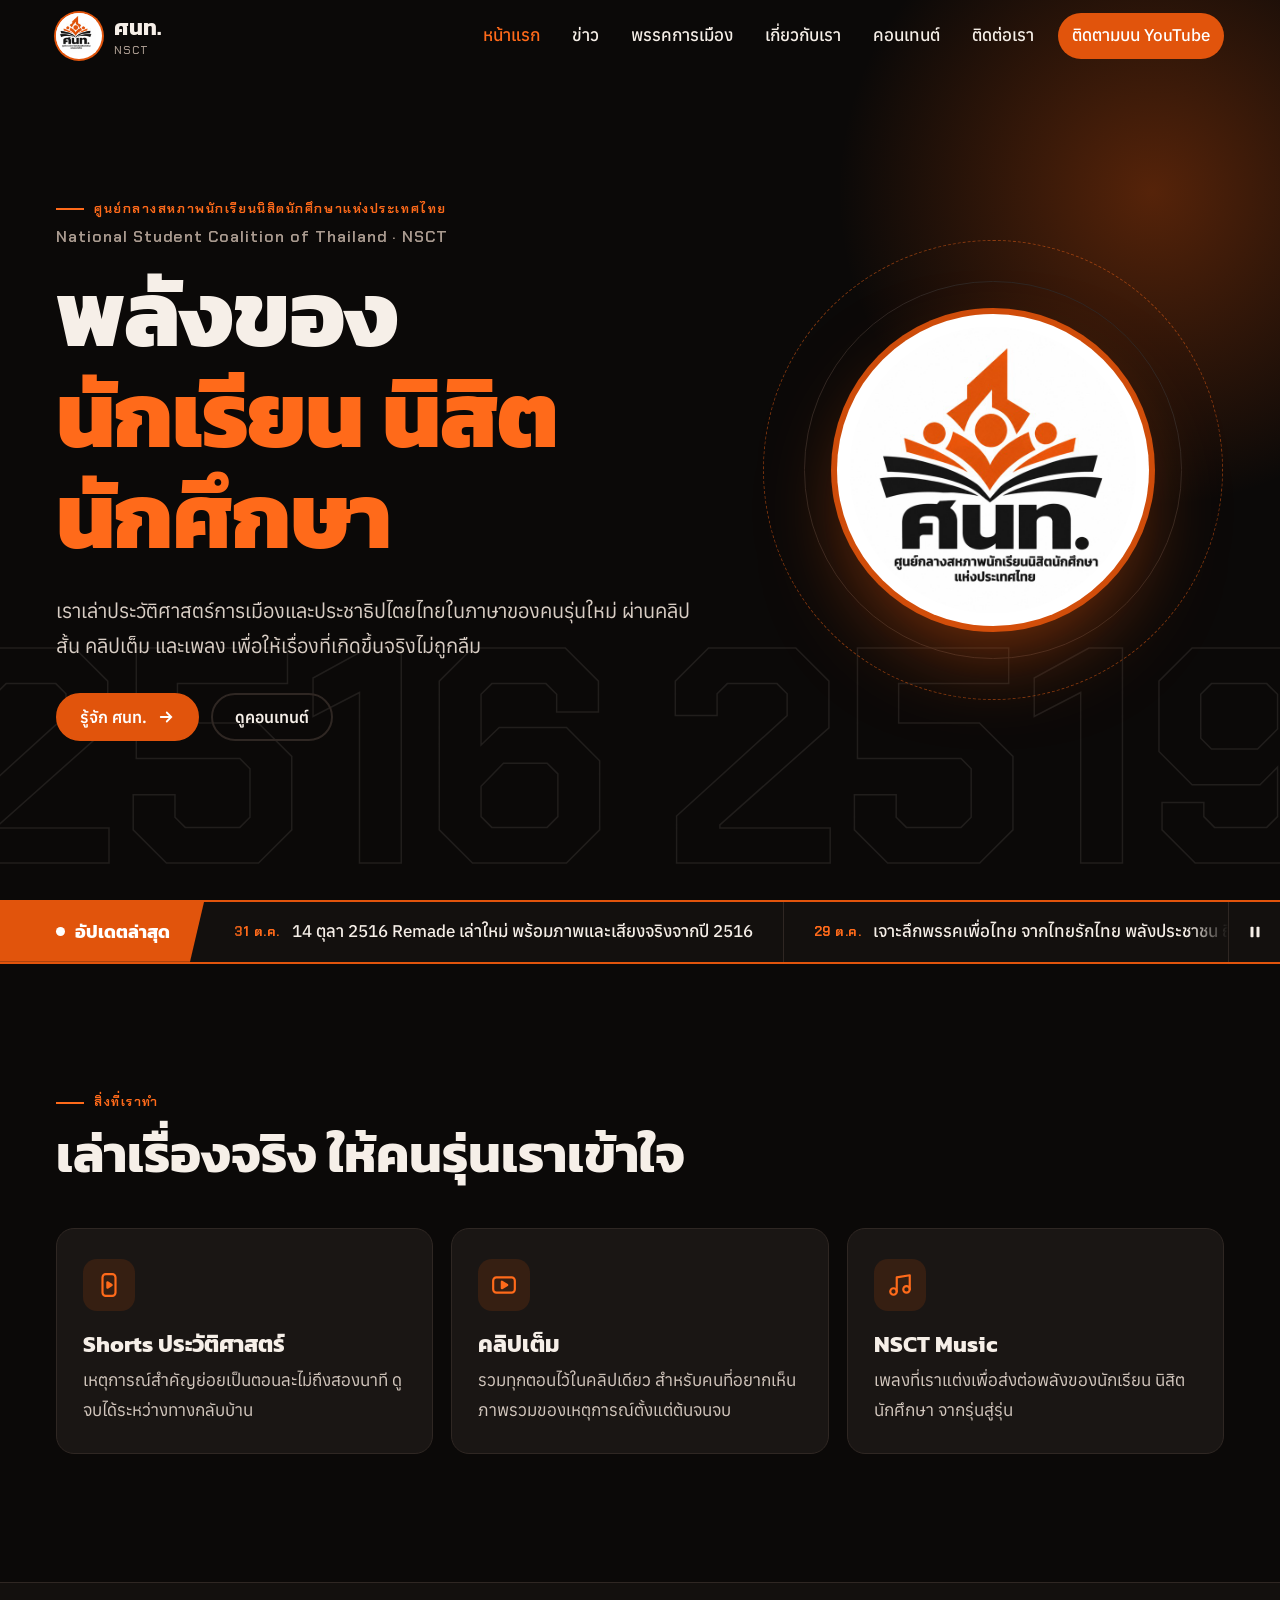
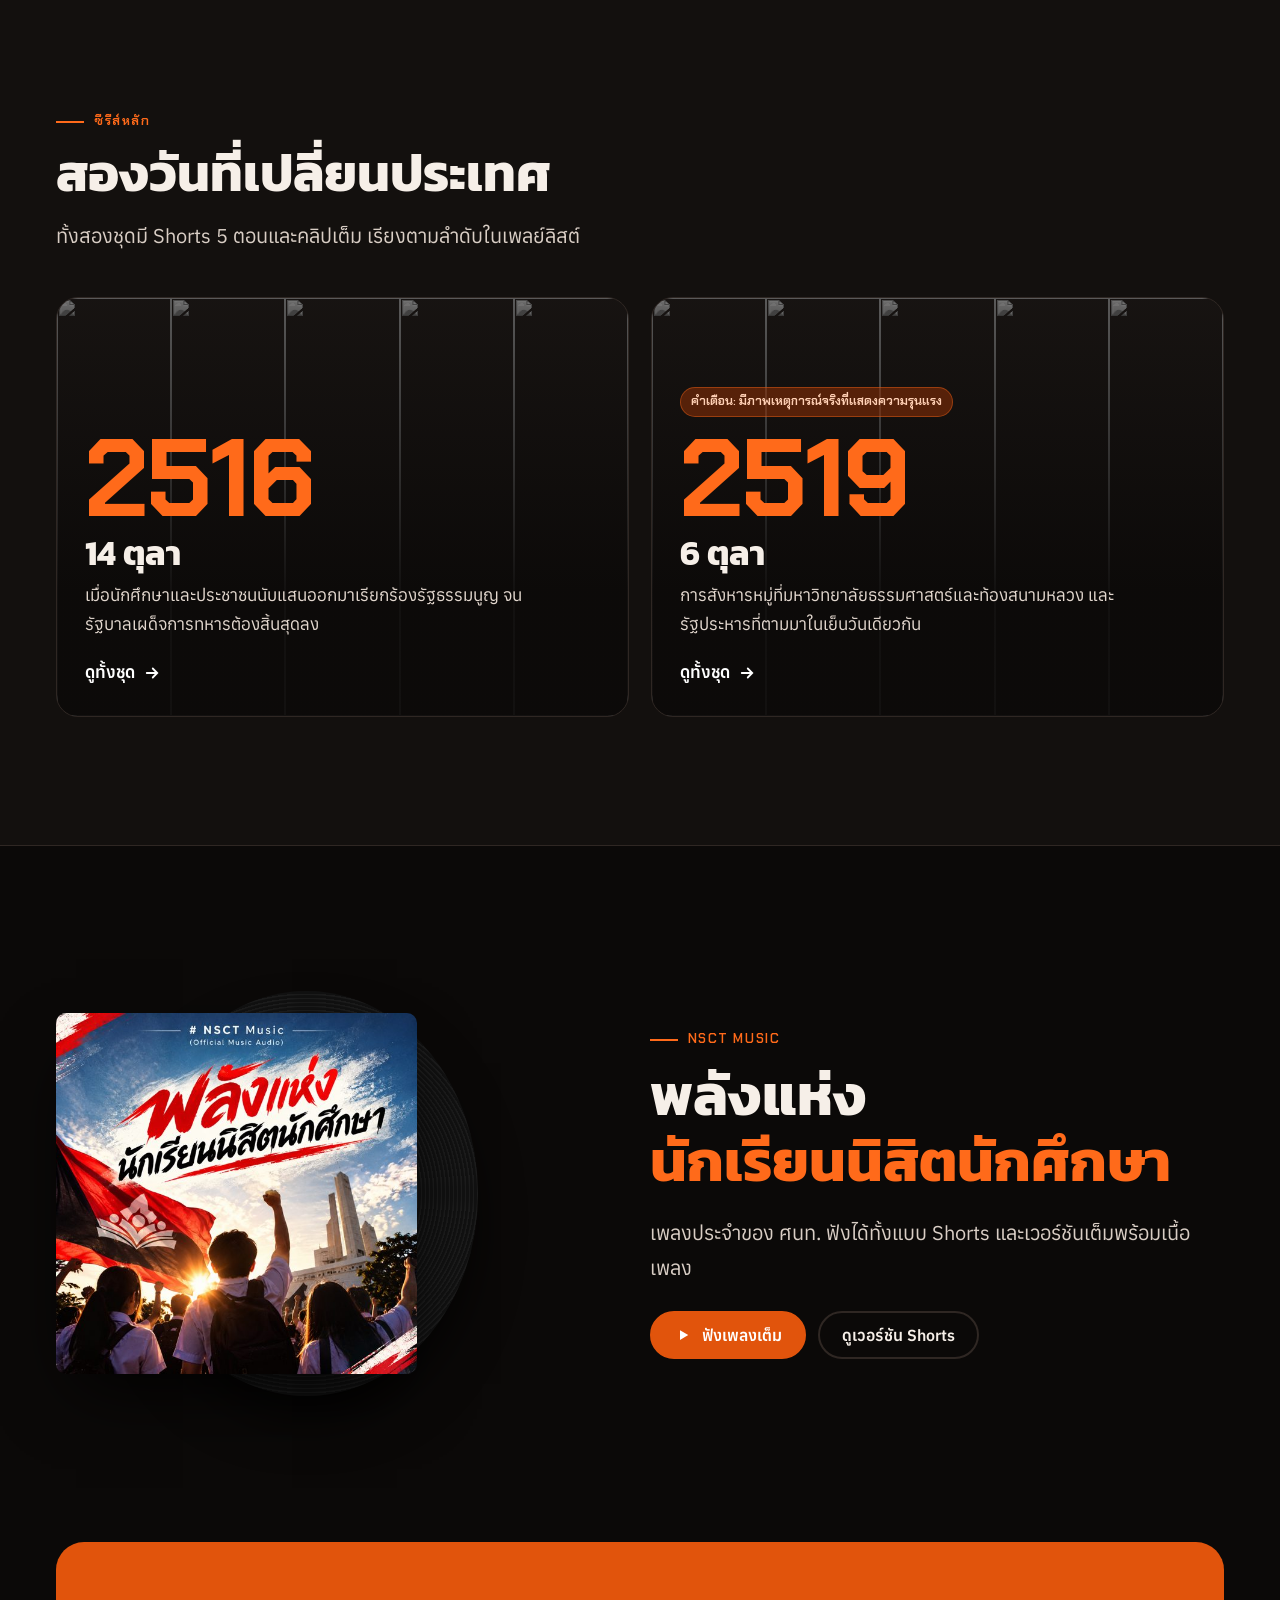
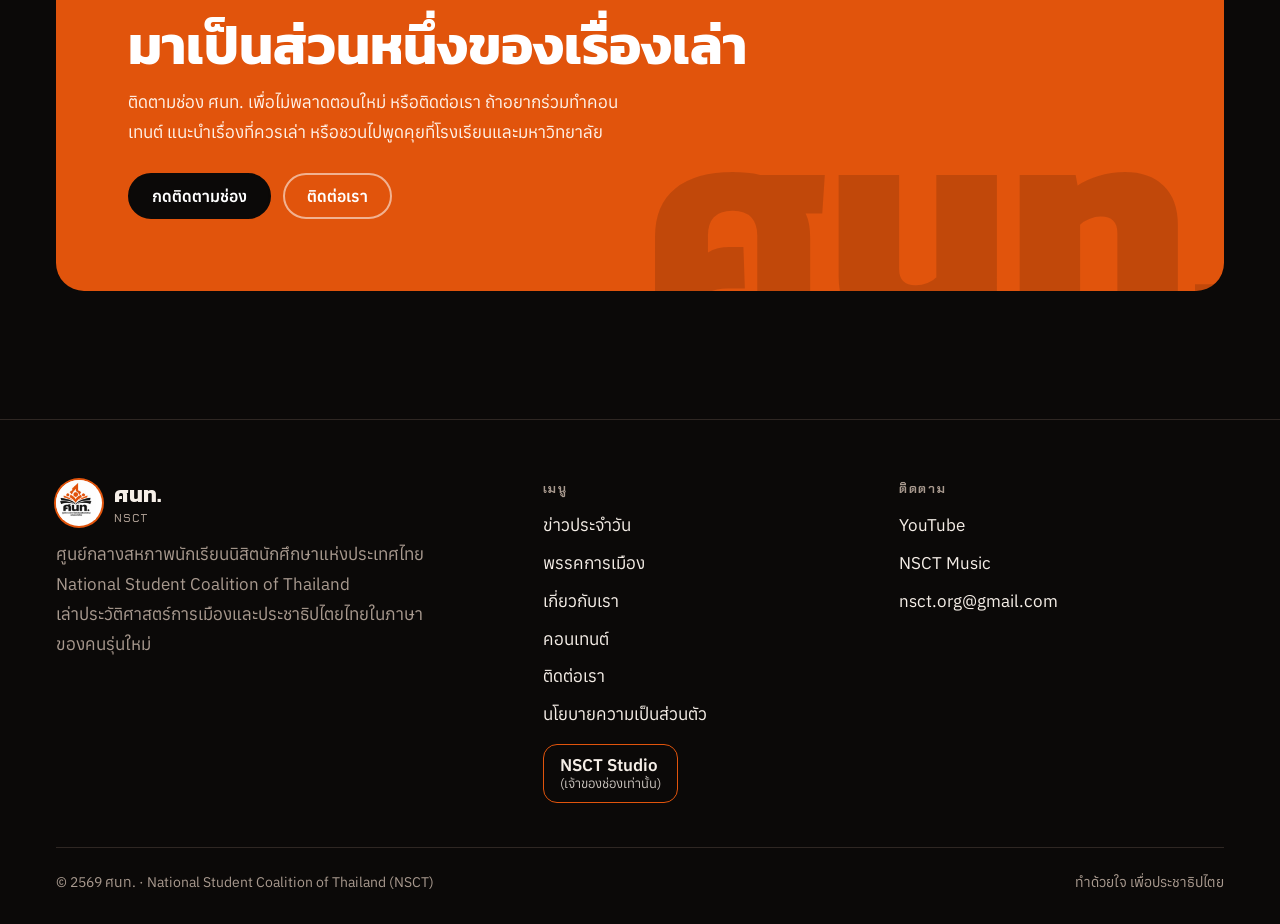
==== commit fdd5f790: "เปิดหน้าข่าวประจำวัน Co-Authored-By: Claude Opus 5.5 <noreply@anthropic.com>" ====
--- a/index.html
+++ b/index.html
@@ -31,7 +31,7 @@
     <button class="menu-btn" type="button" aria-label="เมนู" aria-expanded="false" aria-controls="nav"><span></span><span></span><span></span></button>
     <nav class="nav" id="nav" aria-label="เมนูหลัก">
       <a href="./" aria-current="page">หน้าแรก</a>
-      <!-- <a href="news">ข่าว</a> (เปิดเมื่อหน้าข่าวพร้อม) -->
+      <a href="news">ข่าว</a>
       <a href="parties">พรรคการเมือง</a>
       <a href="about">เกี่ยวกับเรา</a>
       <a href="content">คอนเทนต์</a>
@@ -190,7 +190,7 @@
       <div>
         <h4>เมนู</h4>
         <ul>
-          <!-- <li><a href="news">ข่าวประจำวัน</a></li> -->
+          <li><a href="news">ข่าวประจำวัน</a></li>
           <li><a href="parties">พรรคการเมือง</a></li>
           <li><a href="about">เกี่ยวกับเรา</a></li>
           <li><a href="content">คอนเทนต์</a></li>
--- a/style.css
+++ b/style.css
@@ -525,3 +525,12 @@
   .pgrid { grid-template-columns: repeat(2, minmax(0, 1fr)); gap: 12px; }
   .plogo { width: 96px; height: 96px; } .plogo img { width: 74px; height: 74px; }
 }
+
+.news-parties li:has(img) { border: 0; padding: 0; }
+.news-parties ul { gap: 18px; align-items: center; }
+.news-parties img { width: 84px; height: 84px; object-fit: contain; transition: transform .2s var(--ease); }
+.news-parties a:hover img { transform: scale(1.08); }
+.news-points li a { color: inherit; text-decoration: none; display: block; }
+.news-points li:has(a:hover) { box-shadow: 0 0 0 3px var(--orange-hot); }
+@media (max-width: 520px) { .news-parties img { width: 62px; height: 62px; } }
+body:has(.news-top) .nav a[aria-current="page"] { color: #fff; text-decoration: underline 3px; text-underline-offset: 8px; }
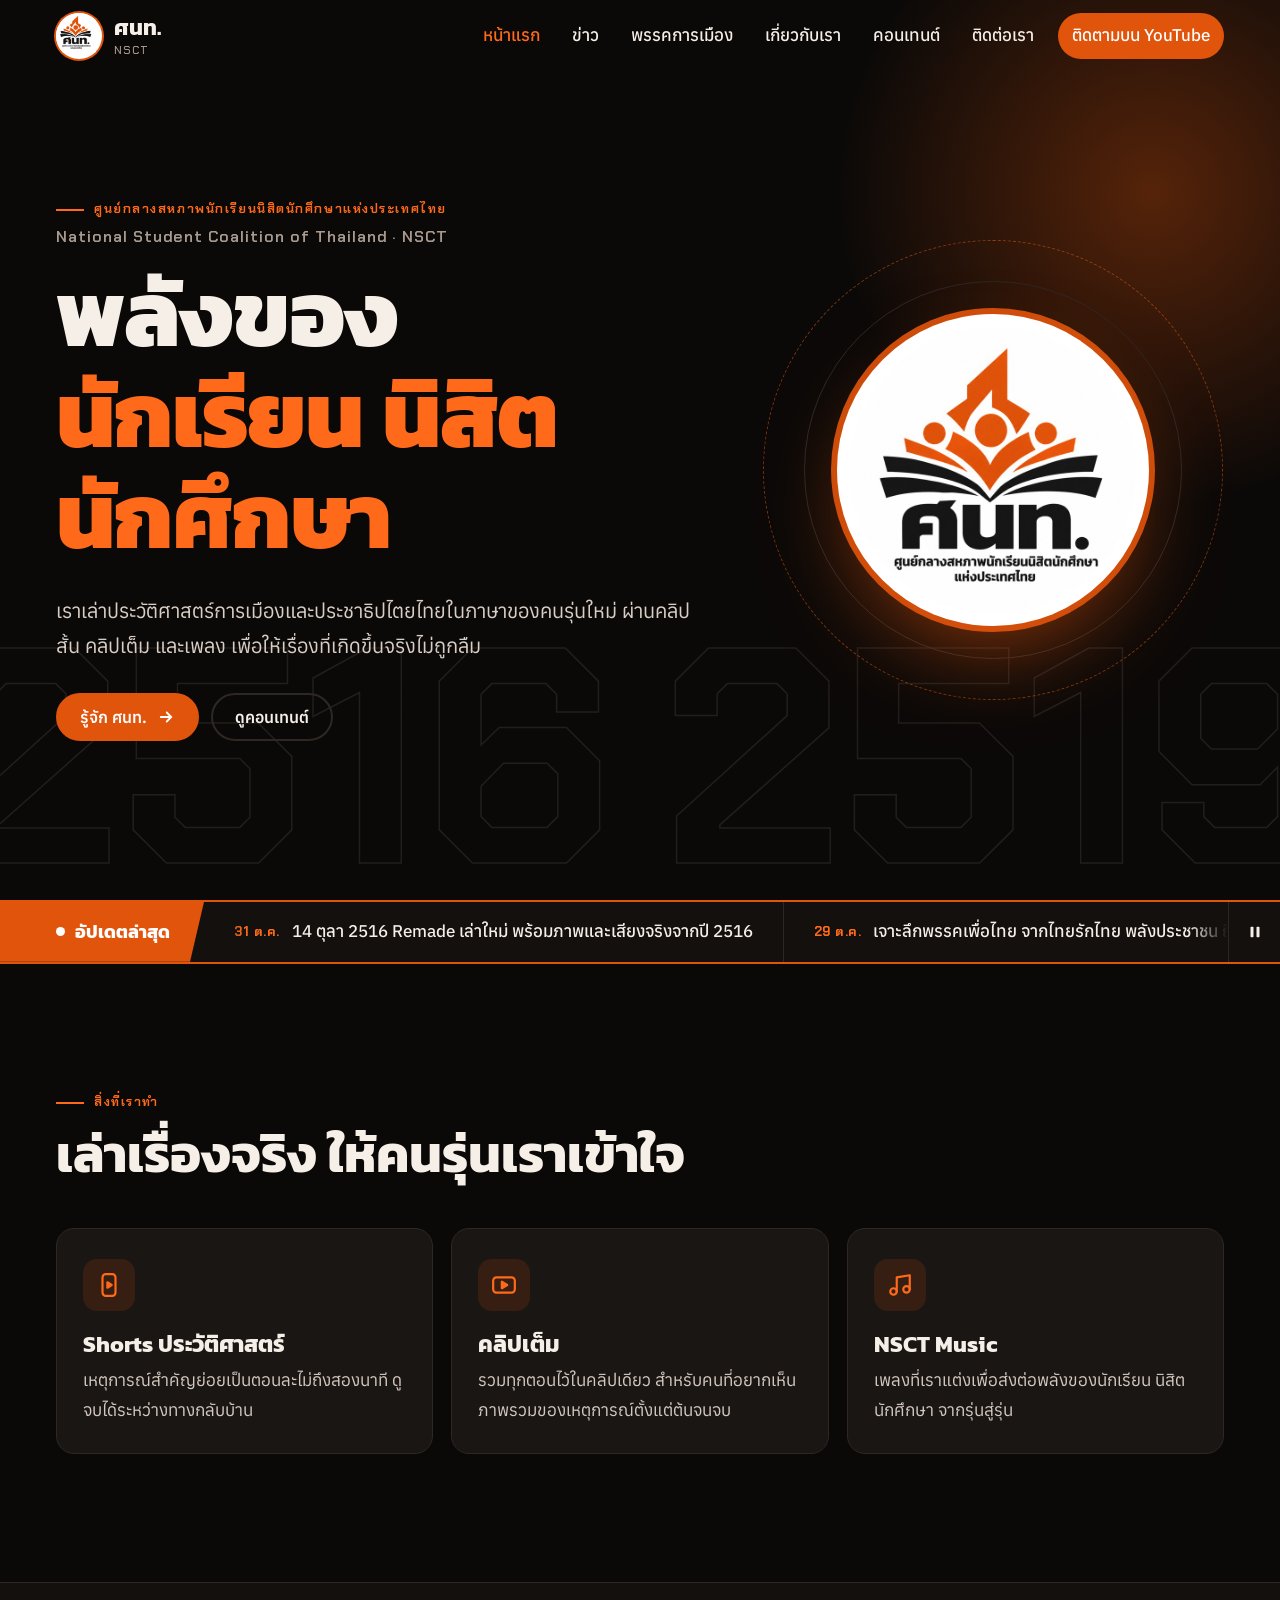
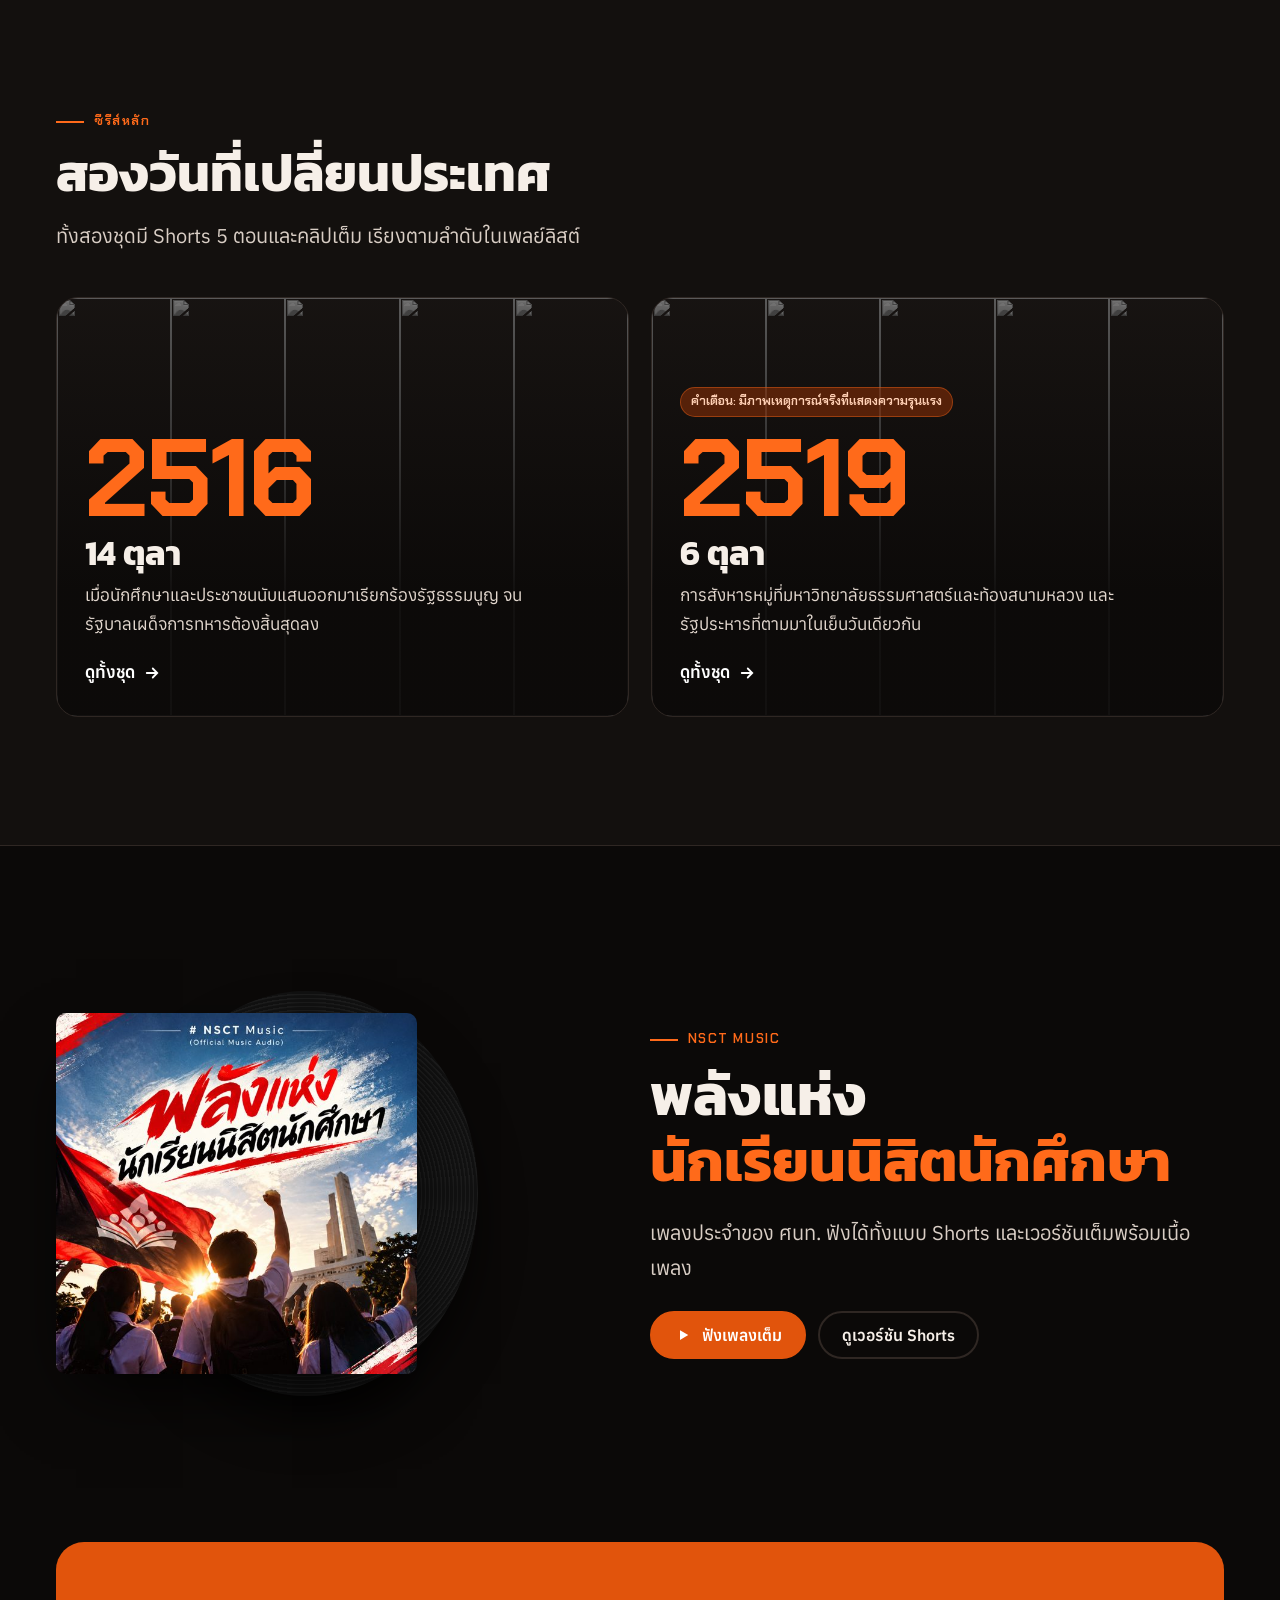
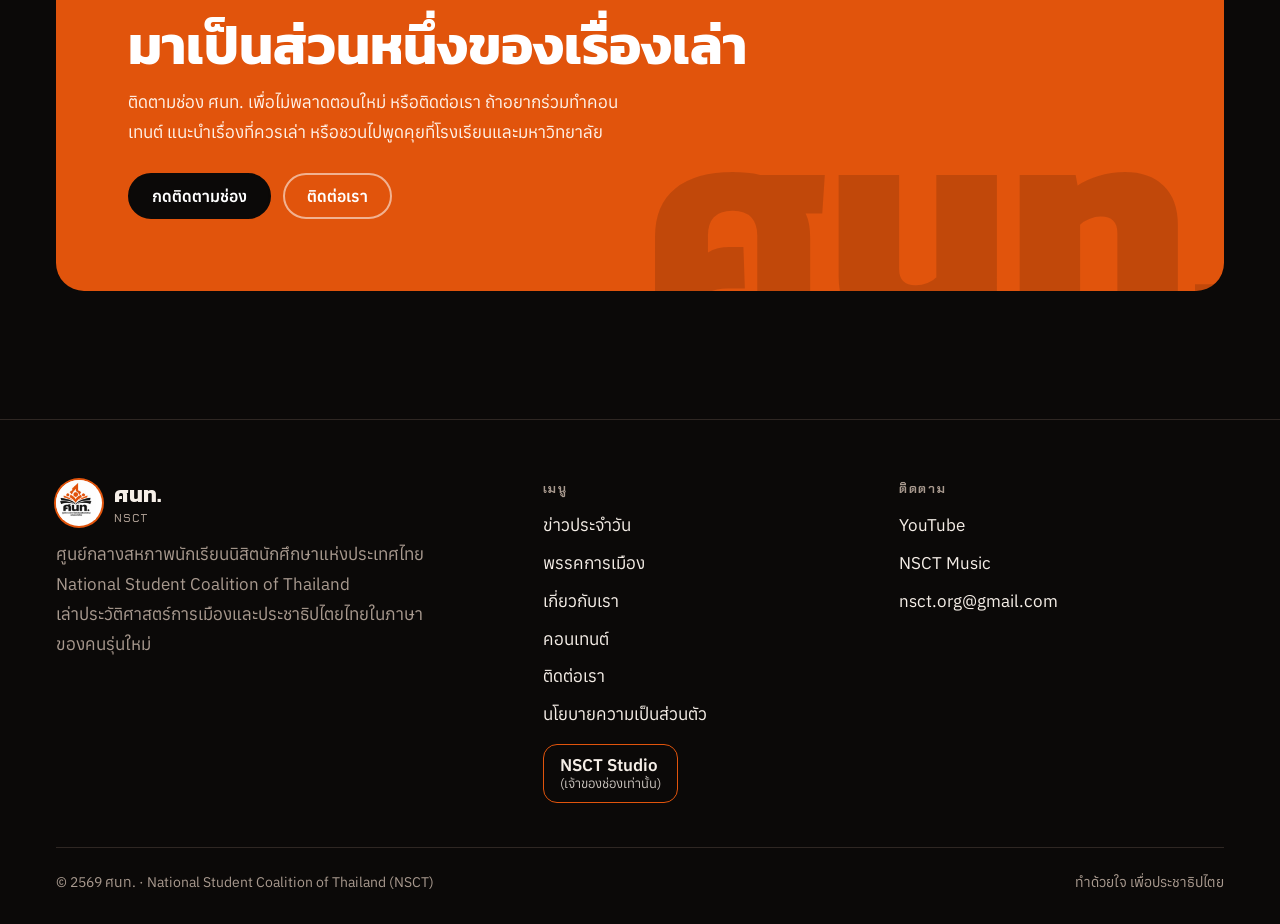
==== commit 7ec6d28c: "หน้าข่าวตามดีไซน์ Home.pdf Co-Authored-By: Claude Opus 5.5 <noreply@anthropic.com>" ====
--- a/index.html
+++ b/index.html
@@ -14,7 +14,7 @@
 <link rel="apple-touch-icon" href="assets/apple-touch-icon.png">
 <link rel="preconnect" href="https://fonts.googleapis.com">
 <link rel="preconnect" href="https://fonts.gstatic.com" crossorigin>
-<link rel="stylesheet" href="https://fonts.googleapis.com/css2?family=Anuphan:wght@400;500;600&family=Chakra+Petch:wght@500;600;700&family=Kanit:wght@600;700;800&display=swap">
+<link rel="stylesheet" href="https://fonts.googleapis.com/css2?family=Anuphan:wght@400;500;600&family=Chakra+Petch:wght@500;600;700&family=Kanit:wght@200;600;700;800&display=swap">
 <link rel="stylesheet" href="style.css">
 <script src="site.js" defer></script>
 </head>
--- a/style.css
+++ b/style.css
@@ -452,48 +452,6 @@
 .twin-card .spell { margin-top: 14px; padding-top: 12px; border-top: 1px solid rgba(255,255,255,.28); font-size: 13.5px; opacity: .85; }
 .legal .credits li { font-size: 14px; word-break: break-word; margin-bottom: 4px; }
 
-/* ข่าวประจำวัน (news.html): orange lead block + black "issues" panel, party chips, short cards */
-.news-top { background: var(--orange); color: #fff; padding: calc(var(--header-h, 84px) + 28px) 0 0; }
-.news-grid { display: grid; grid-template-columns: minmax(0, 1.25fr) minmax(0, 1fr); gap: 0; align-items: stretch; }
-.news-lead { padding: 8px 32px 40px 0; display: flex; flex-direction: column; min-width: 0; }
-.news-kicker { font: 700 clamp(18px, 2vw, 24px)/1.3 var(--font-display); display: flex; align-items: center; gap: 10px; }
-.news-kicker i { width: 12px; height: 12px; border-radius: 50%; background: #fff; box-shadow: 0 0 0 0 rgba(255,255,255,.7); animation: livePulse 1.8s infinite; }
-@keyframes livePulse { 70% { box-shadow: 0 0 0 10px rgba(255,255,255,0); } 100% { box-shadow: 0 0 0 0 rgba(255,255,255,0); } }
-.news-lead h1 { margin: 22px 0 14px; line-height: 1.02; }
-.news-lead h1 span { display: block; }
-.news-lead h1 .thin { font-weight: 300; font-family: "Kanit", var(--font-display); font-size: clamp(42px, 7vw, 96px); }
-.news-lead h1 .bold { font-weight: 800; font-size: clamp(46px, 8vw, 108px); }
-.news-sum { font-size: clamp(16px, 1.5vw, 19px); max-width: 44ch; margin: 0 0 24px; color: #fff3ea; }
-.news-src { margin: auto 0 0; padding-top: 20px; font-size: 13px; opacity: .8; }
-.btn.ink { background: var(--ink); color: #fff; border-color: var(--ink); }
-.btn.ghost-ink { background: transparent; color: #fff; border: 2px solid rgba(255,255,255,.75); }
-.news-points { background: var(--ink); color: var(--fg); padding: 28px clamp(18px, 2.4vw, 30px) 30px; border-radius: 0; }
-.news-points h2 { font-size: clamp(26px, 3vw, 38px); color: var(--orange-hot); margin-bottom: 18px; }
-.news-points h2 b { font-weight: 800; }
-.news-points ol { list-style: none; margin: 0; padding: 0; display: grid; gap: 12px; counter-reset: pt; }
-.news-points li { counter-increment: pt; background: #fff; color: #1b1411; border-radius: 12px; padding: 14px 16px 14px 58px; position: relative; }
-.news-points li::before { content: counter(pt); position: absolute; left: 14px; top: 14px; width: 32px; height: 32px; border-radius: 50%; background: var(--orange); color: #fff; font: 700 17px/32px var(--font-display); text-align: center; }
-.news-points h3 { font-size: clamp(20px, 2vw, 26px); color: var(--orange); }
-.news-points p { margin: 2px 0 0; font-size: 15.5px; line-height: 1.55; }
-.news-parties { background: #fff; color: #1b1411; padding: 26px 0; }
-.news-parties .eyebrow { color: var(--orange); margin-bottom: 12px; }
-.news-parties ul { list-style: none; margin: 0; padding: 0; display: flex; flex-wrap: wrap; gap: 10px; }
-.news-parties li { border: 2px solid #eadfd7; border-radius: 999px; padding: 6px 16px; font: 600 15px/1.4 var(--font-body); }
-.news-cards { display: grid; grid-template-columns: repeat(3, minmax(0, 1fr)); gap: 18px; }
-.ncard { display: flex; flex-direction: column; gap: 8px; background: var(--panel); border: 1px solid var(--line); border-top: 4px solid var(--orange); border-radius: 14px; padding: 20px 20px 18px; color: var(--fg); text-decoration: none; transition: transform .25s var(--ease), border-color .25s; }
-.ncard:hover { transform: translateY(-4px); border-color: var(--orange-hot); }
-.ncard .tag { align-self: flex-start; background: var(--orange); color: #fff; font: 700 13px/1 var(--font-label); padding: 7px 10px; border-radius: 6px; }
-.ncard h3 { font-size: clamp(20px, 2vw, 24px); }
-.ncard p { margin: 0; color: #d9cec5; font-size: 15.5px; line-height: 1.6; flex: 1; }
-.ncard .src { font: 600 12.5px/1 var(--font-label); color: var(--muted); letter-spacing: .06em; }
-.news-note { margin-top: 26px; font-size: 14px; }
-@media (max-width: 860px) {
-  .news-grid { grid-template-columns: 1fr; }
-  .news-lead { padding-right: 0; }
-  .news-points { margin-inline: calc(var(--gutter) * -1); }
-  .news-cards { grid-template-columns: 1fr; }
-}
-@media (prefers-reduced-motion: reduce) { .news-kicker i { animation: none; } }
 
 /* พรรคการเมือง (parties.html): three groups of party cards, each tinted with the party's own colour (--pc) */
 .phero h1 { font-size: clamp(44px, 7vw, 92px); }
@@ -526,11 +484,60 @@
   .plogo { width: 96px; height: 96px; } .plogo img { width: 74px; height: 74px; }
 }
 
-.news-parties li:has(img) { border: 0; padding: 0; }
-.news-parties ul { gap: 18px; align-items: center; }
-.news-parties img { width: 84px; height: 84px; object-fit: contain; transition: transform .2s var(--ease); }
-.news-parties a:hover img { transform: scale(1.08); }
-.news-points li a { color: inherit; text-decoration: none; display: block; }
-.news-points li:has(a:hover) { box-shadow: 0 0 0 3px var(--orange-hot); }
-@media (max-width: 520px) { .news-parties img { width: 62px; height: 62px; } }
-body:has(.news-top) .nav a[aria-current="page"] { color: #fff; text-decoration: underline 3px; text-underline-offset: 8px; }
+/* ข่าวประจำวัน (news.html) — laid out after the owner's Home.pdf: orange lead with thin/heavy title,
+   black issues panel with white cards, a white strip of five logos in one row, three photo cards on orange */
+.nw { --o: #ff6a00; --o2: #ff8a33; background: var(--o); color: #fff; padding-top: var(--header-h, 76px); }
+.nw a { color: inherit; text-decoration: none; }
+.nw-top { display: grid; grid-template-columns: 1.45fr 1fr; align-items: stretch; }
+.nw-lead { padding: clamp(20px, 3vw, 36px) clamp(18px, 3vw, 40px) 28px; display: flex; flex-direction: column; min-width: 0; }
+.nw-brand { display: flex; align-items: center; gap: clamp(14px, 3vw, 44px); }
+.nw-badge { width: clamp(64px, 8vw, 96px); aspect-ratio: 1; border-radius: 50%; background: #fff; display: grid; place-items: center; overflow: hidden; flex: none; }
+.nw-badge img { width: 90%; height: 90%; object-fit: contain; }
+.nw-brand b { font: 800 clamp(24px, 3vw, 40px)/1 var(--font-display); }
+.nw-lead h1 { margin: clamp(16px, 2.4vw, 30px) 0 0; line-height: .98; letter-spacing: -.01em; }
+.nw-lead h1 span { display: block; }
+.nw-lead .t1 { font: 200 clamp(46px, 8.4vw, 124px)/1.05 "Kanit", var(--font-display); }
+.nw-lead .t2 { font: 800 clamp(48px, 8.8vw, 130px)/1.02 "Kanit", var(--font-display); }
+.nw-date { margin: 14px 0 0; font-size: clamp(14px, 1.3vw, 17px); color: #fff4ea; }
+.nw-contact { margin-top: auto; padding-top: 26px; }
+.nw-contact > span { display: block; font: 200 clamp(24px, 2.6vw, 36px)/1.2 "Kanit", var(--font-display); }
+.nw-contact div { display: flex; gap: 18px; margin-top: 12px; }
+.nw-yt { width: 80px; height: 56px; border-radius: 14px; background: #f00; display: grid; place-items: center; }
+.nw-yt svg { width: 34px; height: 34px; color: #fff; }
+.nw-web { width: 56px; height: 56px; border-radius: 50%; background: rgba(255,255,255,.3); display: grid; place-items: center; }
+.nw-web svg { width: 34px; height: 34px; }
+.nw-side { display: flex; flex-direction: column; min-width: 0; }
+.nw-points { background: #000; padding: 16px 0 16px 10px; }
+.nw-points h2 { font: 800 clamp(28px, 3.2vw, 46px)/1.1 var(--font-display); color: var(--o); text-align: center; margin: 4px 0 14px; }
+.pt { display: grid; grid-template-columns: 38% 1fr; gap: 14px; align-items: center; background: #fff; color: #1a1a1a !important; border-radius: 10px 0 0 10px; padding: 10px; margin-top: 12px; border: 3px solid #e6e6e6; border-right: 0; transition: transform .2s var(--ease); }
+.pt:hover { transform: translateX(-6px); }
+.pt img { width: 100%; aspect-ratio: 16 / 10; object-fit: cover; border-radius: 6px; }
+.pt h3 { font: 800 clamp(20px, 2.1vw, 30px)/1.15 var(--font-display); color: #e1540c; }
+.pt p { margin: 4px 0 0; font: 600 clamp(14px, 1.3vw, 18px)/1.45 var(--font-body); position: relative; padding-left: 26px; }
+.pt p::before { content: ""; position: absolute; left: 0; top: .25em; width: 18px; height: 18px; border-radius: 50%; background: #e1201c; }
+.pt p::after { content: ""; position: absolute; left: 6.5px; top: calc(.25em + 5px); border-left: 7px solid #fff; border-top: 4px solid transparent; border-bottom: 4px solid transparent; }
+.nw-more { flex: 1; display: flex; flex-direction: column; align-items: center; justify-content: center; gap: 10px; padding: 20px 16px 12px; border-top: 10px solid var(--o2); }
+.nw-more a { background: var(--o2); border-radius: 999px; padding: 10px; width: min(440px, 100%); }
+.nw-more a span { display: block; background: var(--o); border-radius: 999px; text-align: center; padding: 10px; font: 700 18px/1.2 var(--font-display); text-decoration: underline; text-underline-offset: 4px; }
+.nw-more a:hover span { background: #e65c00; }
+.nw-more small { align-self: flex-end; font-size: 13px; color: #ffe1cc; }
+.nw-logos { background: #fff; display: grid; grid-template-columns: repeat(5, 1fr); align-items: center; justify-items: center; gap: 12px; padding: clamp(18px, 3vw, 34px) clamp(16px, 6vw, 110px); }
+.nw-logos img { width: clamp(54px, 9vw, 140px); height: clamp(54px, 9vw, 140px); object-fit: contain; transition: transform .2s var(--ease); }
+.nw-logos a:hover img { transform: scale(1.06); }
+.nw-cards { display: grid; grid-template-columns: repeat(3, 1fr); border-top: 4px solid var(--o); background: #fff; }
+.nc { background: var(--o); padding: clamp(12px, 1.8vw, 24px) clamp(12px, 1.8vw, 24px) 10px; display: flex; flex-direction: column; align-items: center; }
+.nc.mid { background: #fff; }
+.nc .img { position: relative; width: 100%; aspect-ratio: 1200 / 630; overflow: hidden; background: #222; }
+.nc .img img { width: 100%; height: 100%; object-fit: cover; transition: transform .4s var(--ease); }
+.nc:hover .img img { transform: scale(1.04); }
+.nc .img em { position: absolute; right: 8px; bottom: 8px; font: 600 11px/1 var(--font-label); font-style: normal; background: rgba(0,0,0,.6); color: #fff; padding: 4px 7px; border-radius: 4px; }
+.nc b { font: 800 clamp(20px, 2.4vw, 34px)/1.3 var(--font-display); color: #fff; margin-top: 10px; text-align: center; }
+.nc.mid b { color: #e1540c; }
+@media (max-width: 860px) {
+  .nw-top { grid-template-columns: 1fr; }
+  .nw-points { padding: 16px 0 16px 12px; }
+  .nw-cards { grid-template-columns: 1fr; }
+  .nc .img { aspect-ratio: 16 / 10; }
+}
+body:has(.nw) .nav a[aria-current="page"] { color: #fff; text-decoration: underline 3px; text-underline-offset: 8px; }
+body:has(.nw) .site-footer { margin-top: 0; }
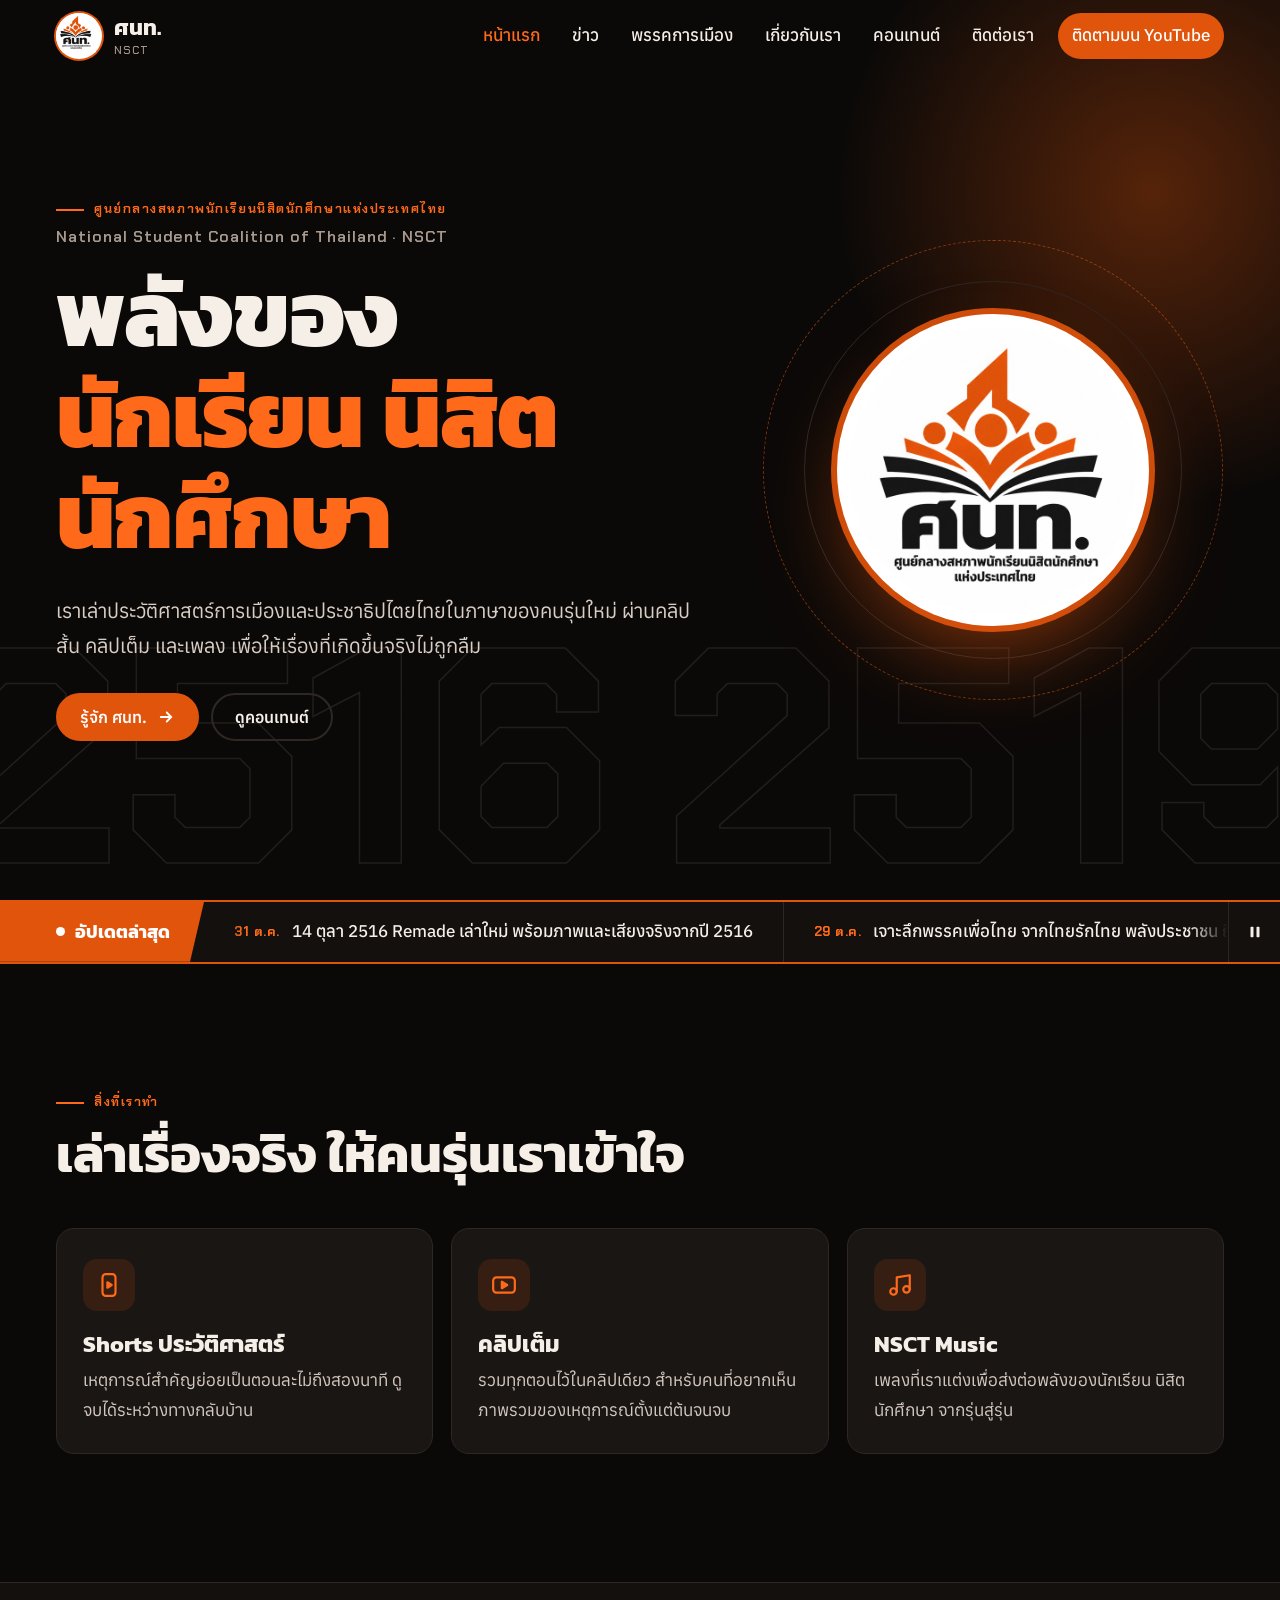
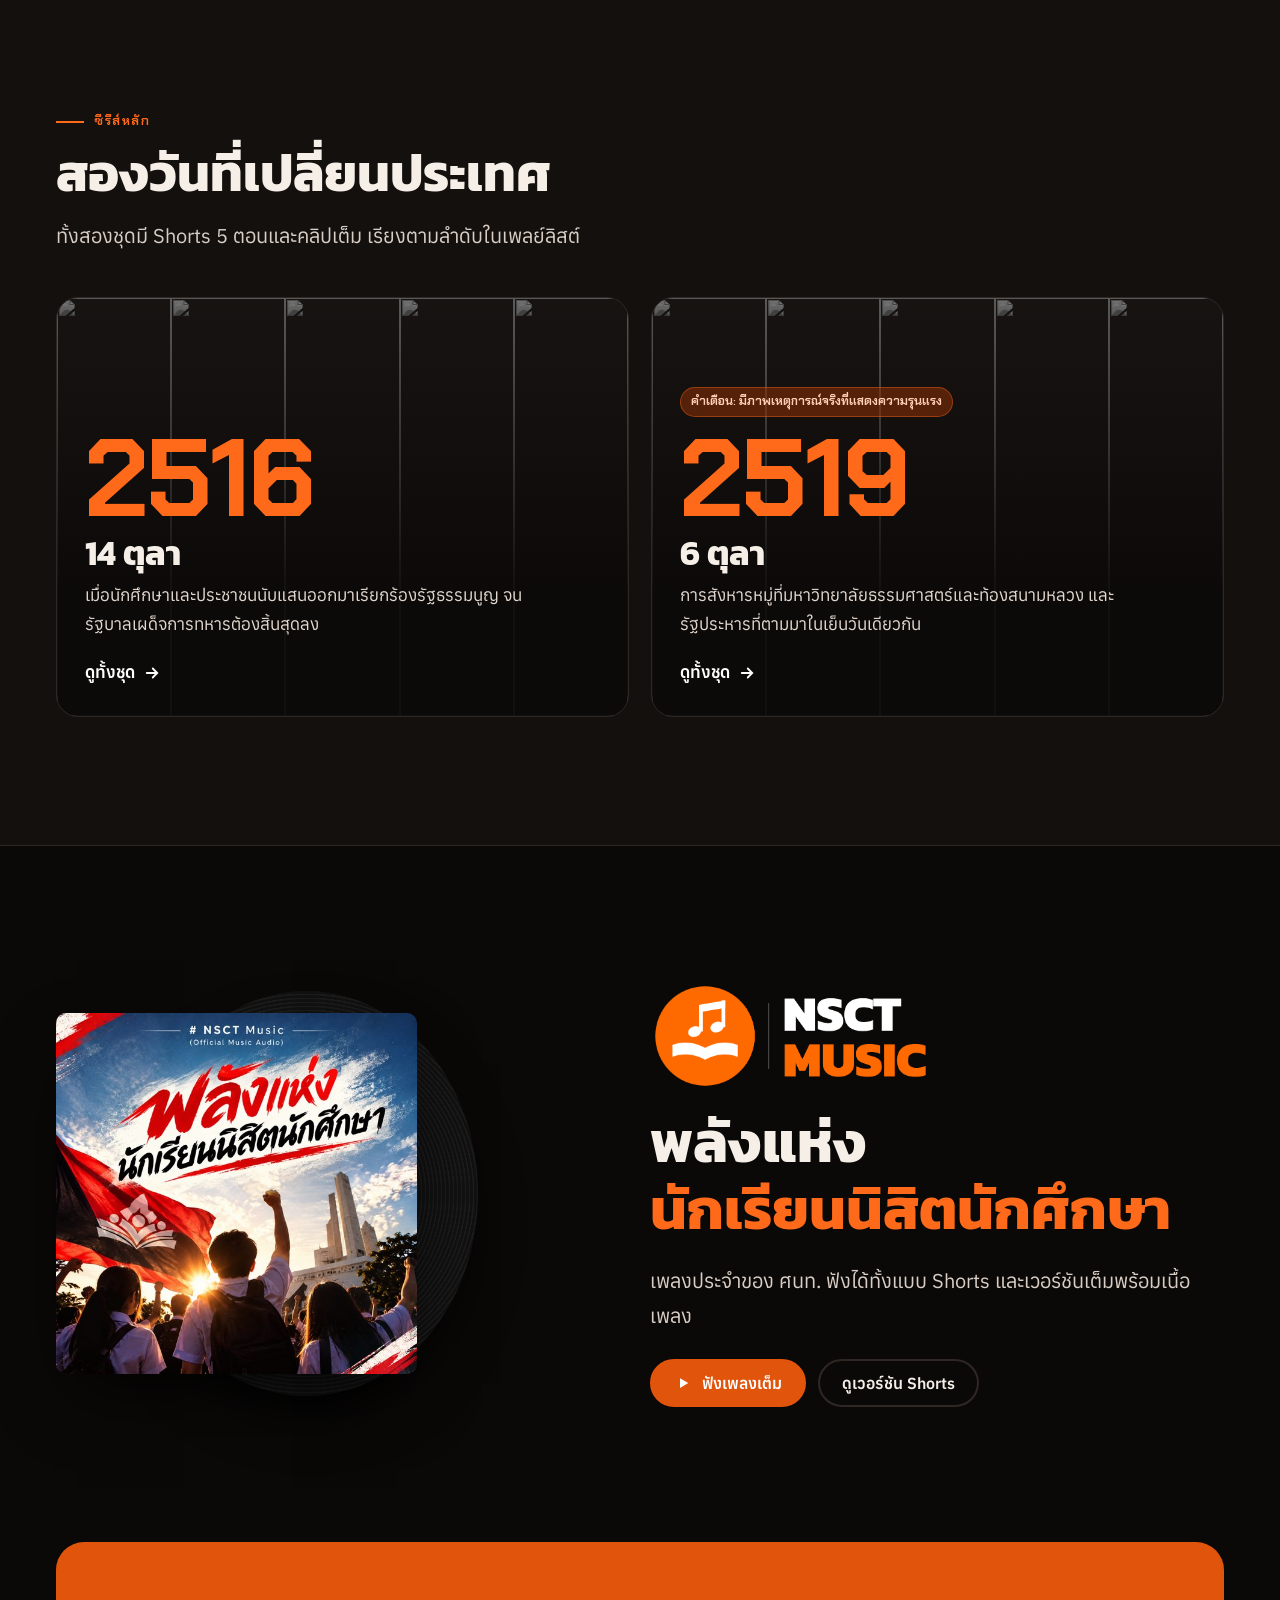
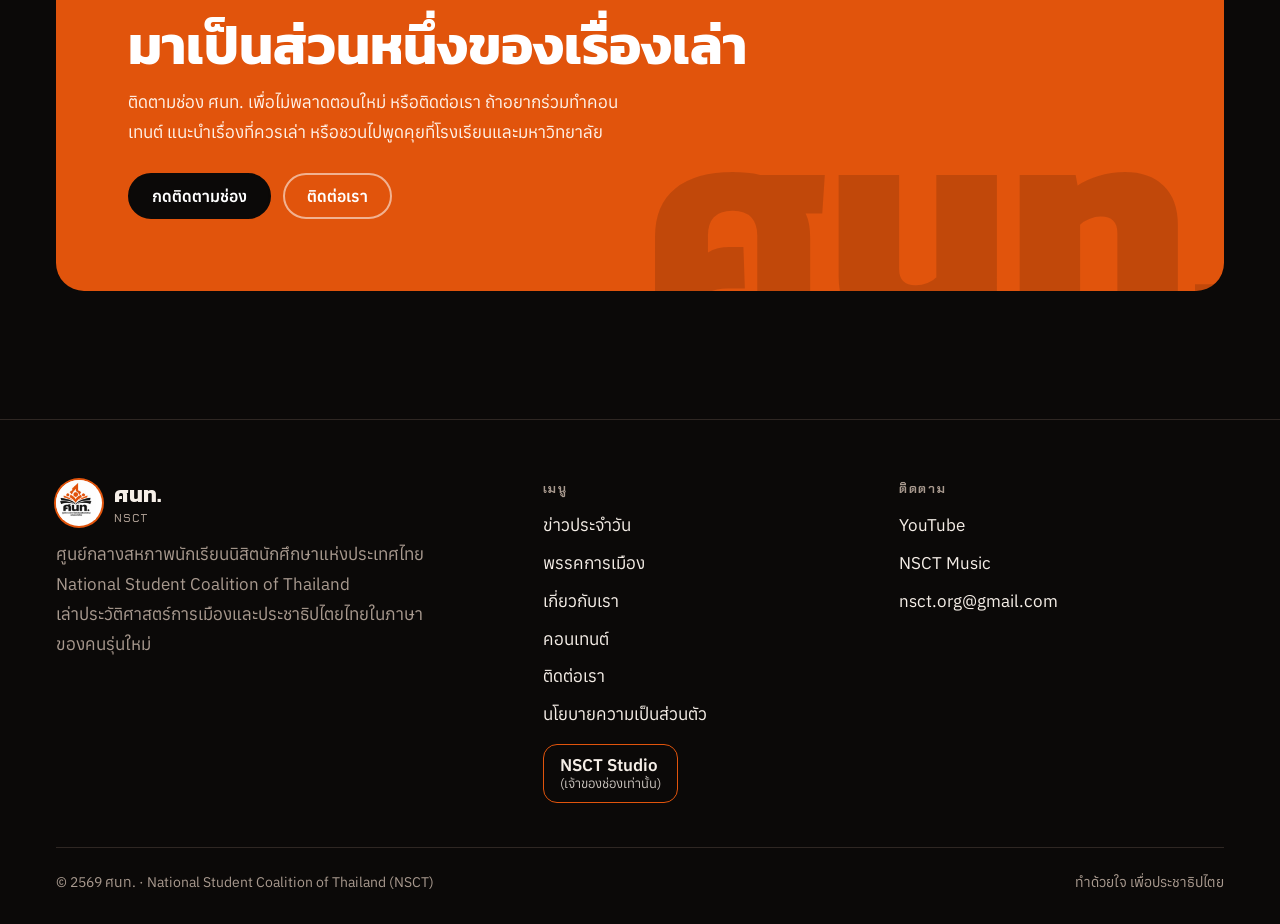
==== commit dd175524: "โลโก้ NSCT News / NSCT Music และ layout หน้าข่าวใหม่ Co-Authored-By: Claude Opus 5.5 <noreply@anthro" ====
--- a/index.html
+++ b/index.html
@@ -15,8 +15,8 @@
 <link rel="preconnect" href="https://fonts.googleapis.com">
 <link rel="preconnect" href="https://fonts.gstatic.com" crossorigin>
 <link rel="stylesheet" href="https://fonts.googleapis.com/css2?family=Anuphan:wght@400;500;600&family=Chakra+Petch:wght@500;600;700&family=Kanit:wght@200;600;700;800&display=swap">
-<link rel="stylesheet" href="style.css">
-<script src="site.js" defer></script>
+<link rel="stylesheet" href="style.css?v=3cc46f76">
+<script src="site.js?v=a0ddd87e" defer></script>
 </head>
 <body>
 <a class="skip" href="#main">ข้ามไปเนื้อหา</a>
@@ -155,7 +155,7 @@
       <img src="assets/music-cover.jpg" alt="ปกเพลง พลังแห่งนักเรียนนิสิตนักศึกษา" width="600" height="600" loading="lazy">
     </div>
     <div class="reveal" style="--d:.1s">
-      <span class="eyebrow">NSCT Music</span>
+      <img class="music-logo" src="assets/nsct-music.png" alt="NSCT Music" width="847" height="332" loading="lazy">
       <h2>พลังแห่ง<br><span class="hot">นักเรียนนิสิตนักศึกษา</span></h2>
       <p class="lede">เพลงประจำของ ศนท. ฟังได้ทั้งแบบ Shorts และเวอร์ชันเต็มพร้อมเนื้อเพลง</p>
       <div class="btns" style="margin-top:26px">
--- a/style.css
+++ b/style.css
@@ -488,8 +488,8 @@
    black issues panel with white cards, a white strip of five logos in one row, three photo cards on orange */
 .nw { --o: #ff6a00; --o2: #ff8a33; background: var(--o); color: #fff; padding-top: var(--header-h, 76px); }
 .nw a { color: inherit; text-decoration: none; }
-.nw-top { display: grid; grid-template-columns: 1.45fr 1fr; align-items: stretch; }
-.nw-lead { padding: clamp(20px, 3vw, 36px) clamp(18px, 3vw, 40px) 28px; display: flex; flex-direction: column; min-width: 0; }
+.nw-top { display: grid; grid-template-columns: minmax(0, 1.2fr) minmax(0, 1fr); align-items: stretch; max-width: 1480px; margin-inline: auto; gap: clamp(0px, 2vw, 32px); padding-inline: clamp(0px, 2vw, 32px); }
+.nw-lead { padding: clamp(20px, 3vw, 40px) clamp(18px, 3vw, 24px) clamp(24px, 3vw, 40px); display: flex; flex-direction: column; justify-content: center; min-width: 0; }
 .nw-brand { display: flex; align-items: center; gap: clamp(14px, 3vw, 44px); }
 .nw-badge { width: clamp(64px, 8vw, 96px); aspect-ratio: 1; border-radius: 50%; background: #fff; display: grid; place-items: center; overflow: hidden; flex: none; }
 .nw-badge img { width: 90%; height: 90%; object-fit: contain; }
@@ -508,7 +508,7 @@
 .nw-web svg { width: 34px; height: 34px; }
 .nw-side { display: flex; flex-direction: column; min-width: 0; }
 .nw-points { background: #000; padding: 16px 0 16px 10px; }
-.nw-points h2 { font: 800 clamp(28px, 3.2vw, 46px)/1.1 var(--font-display); color: var(--o); text-align: center; margin: 4px 0 14px; }
+.nw-points h2 { font: 800 clamp(28px, 3.2vw, 46px)/1.1 var(--font-display); color: #fff; text-align: center; margin: 4px 0 14px; }
 .pt { display: grid; grid-template-columns: 38% 1fr; gap: 14px; align-items: center; background: #fff; color: #1a1a1a !important; border-radius: 10px 0 0 10px; padding: 10px; margin-top: 12px; border: 3px solid #e6e6e6; border-right: 0; transition: transform .2s var(--ease); }
 .pt:hover { transform: translateX(-6px); }
 .pt img { width: 100%; aspect-ratio: 16 / 10; object-fit: cover; border-radius: 6px; }
@@ -521,23 +521,49 @@
 .nw-more a span { display: block; background: var(--o); border-radius: 999px; text-align: center; padding: 10px; font: 700 18px/1.2 var(--font-display); text-decoration: underline; text-underline-offset: 4px; }
 .nw-more a:hover span { background: #e65c00; }
 .nw-more small { align-self: flex-end; font-size: 13px; color: #ffe1cc; }
-.nw-logos { background: #fff; display: grid; grid-template-columns: repeat(5, 1fr); align-items: center; justify-items: center; gap: 12px; padding: clamp(18px, 3vw, 34px) clamp(16px, 6vw, 110px); }
+.nw-logos { background: #fff; padding: clamp(18px, 3vw, 30px) clamp(16px, 6vw, 110px) clamp(18px, 3vw, 34px); }
+.nw-logos h2 { font: 800 clamp(20px, 2.4vw, 32px)/1.3 var(--font-display); color: #e1540c; text-align: center; margin: 0 0 clamp(12px, 2vw, 22px); }
+.nw-logos .row { display: grid; grid-template-columns: repeat(5, 1fr); align-items: center; justify-items: center; gap: 12px; }
 .nw-logos img { width: clamp(54px, 9vw, 140px); height: clamp(54px, 9vw, 140px); object-fit: contain; transition: transform .2s var(--ease); }
 .nw-logos a:hover img { transform: scale(1.06); }
-.nw-cards { display: grid; grid-template-columns: repeat(3, 1fr); border-top: 4px solid var(--o); background: #fff; }
-.nc { background: var(--o); padding: clamp(12px, 1.8vw, 24px) clamp(12px, 1.8vw, 24px) 10px; display: flex; flex-direction: column; align-items: center; }
-.nc.mid { background: #fff; }
-.nc .img { position: relative; width: 100%; aspect-ratio: 1200 / 630; overflow: hidden; background: #222; }
+.nw-cards { background: var(--o); border-top: 4px solid var(--o); padding: clamp(18px, 3vw, 34px) clamp(12px, 2.4vw, 32px) clamp(22px, 3vw, 40px); }
+.nw-cards h2 { font: 800 clamp(24px, 3vw, 40px)/1.2 var(--font-display); text-align: center; margin: 0 0 clamp(14px, 2vw, 24px); }
+.nw-cards h2 small { display: block; font: 600 clamp(14px, 1.4vw, 18px)/1.4 var(--font-body); color: #ffe6d4; margin-top: 4px; }
+.nw-cards .grid { display: grid; grid-template-columns: repeat(4, minmax(0, 1fr)); gap: clamp(10px, 1.4vw, 18px); }
+.nc { background: var(--o); padding: clamp(10px, 1.2vw, 14px); display: flex; flex-direction: column; align-items: center; border-radius: 12px; outline: 2px solid rgba(255,255,255,.35); }
+.nc:nth-child(even) { background: #fff; outline-color: #fff; }
+.nc .img { position: relative; width: 100%; aspect-ratio: 1200 / 630; overflow: hidden; background: #222; border-radius: 6px; }
 .nc .img img { width: 100%; height: 100%; object-fit: cover; transition: transform .4s var(--ease); }
 .nc:hover .img img { transform: scale(1.04); }
-.nc .img em { position: absolute; right: 8px; bottom: 8px; font: 600 11px/1 var(--font-label); font-style: normal; background: rgba(0,0,0,.6); color: #fff; padding: 4px 7px; border-radius: 4px; }
-.nc b { font: 800 clamp(20px, 2.4vw, 34px)/1.3 var(--font-display); color: #fff; margin-top: 10px; text-align: center; }
-.nc.mid b { color: #e1540c; }
+.nc .img em { position: absolute; right: 6px; bottom: 6px; font: 600 11px/1 var(--font-label); font-style: normal; background: rgba(0,0,0,.65); color: #fff; padding: 4px 7px; border-radius: 4px; }
+.nc b { font: 800 clamp(19px, 1.8vw, 26px)/1.25 var(--font-display); color: #fff; margin-top: 10px; text-align: center; }
+.nc .cap { font: 500 14px/1.5 var(--font-body); color: #fff2e8; text-align: center; margin-top: 4px; }
+.nc:nth-child(even) b { color: #e1540c; }
+.nc:nth-child(even) .cap { color: #3a2a22; }
+@media (max-width: 1100px) { .nw-cards .grid { grid-template-columns: repeat(2, minmax(0, 1fr)); } }
 @media (max-width: 860px) {
   .nw-top { grid-template-columns: 1fr; }
   .nw-points { padding: 16px 0 16px 12px; }
-  .nw-cards { grid-template-columns: 1fr; }
-  .nc .img { aspect-ratio: 16 / 10; }
+  .nw-cards .grid { grid-template-columns: 1fr; }
 }
 body:has(.nw) .nav a[aria-current="page"] { color: #fff; text-decoration: underline 3px; text-underline-offset: 8px; }
 body:has(.nw) .site-footer { margin-top: 0; }
+
+/* NSCT News logo + lead summary/facts (added after the first review: less empty space on wide screens) */
+.nw-brand img { width: clamp(200px, 22vw, 330px); height: auto; display: block; }
+.nw-sum { margin: 10px 0 0; font: 500 clamp(16px, 1.5vw, 20px)/1.6 var(--font-body); max-width: 40ch; }
+.nw-date { font-weight: 700; }
+.nw-facts { list-style: none; margin: clamp(18px, 2.4vw, 30px) 0 0; padding: 0; display: grid; grid-template-columns: repeat(3, minmax(0, 1fr)); gap: clamp(8px, 1.2vw, 16px); max-width: 640px; }
+.nw-facts li { background: rgba(0,0,0,.88); border-radius: 14px; padding: 12px 14px; display: flex; align-items: center; gap: 12px; }
+.nw-facts b { font: 800 clamp(26px, 2.8vw, 40px)/1 var(--font-display); color: var(--o); white-space: nowrap; }
+.nw-facts span { font: 600 clamp(12px, 1vw, 14px)/1.35 var(--font-body); color: #fff; }
+.nw-points { border-radius: 0 0 18px 18px; padding: 16px 12px; }
+.pt { border-radius: 10px; border-right: 3px solid #e6e6e6; grid-template-columns: minmax(120px, 42%) 1fr; }
+.pt:hover { transform: translateY(-3px); }
+.nw-side { max-width: 640px; width: 100%; justify-self: end; }
+@media (max-width: 860px) {
+  .nw-side { max-width: none; }
+  .nw-points { border-radius: 0; }
+  .nw-facts { grid-template-columns: 1fr; }
+}
+.music-logo { width: clamp(200px, 22vw, 300px); height: auto; display: block; margin-bottom: 18px; }
